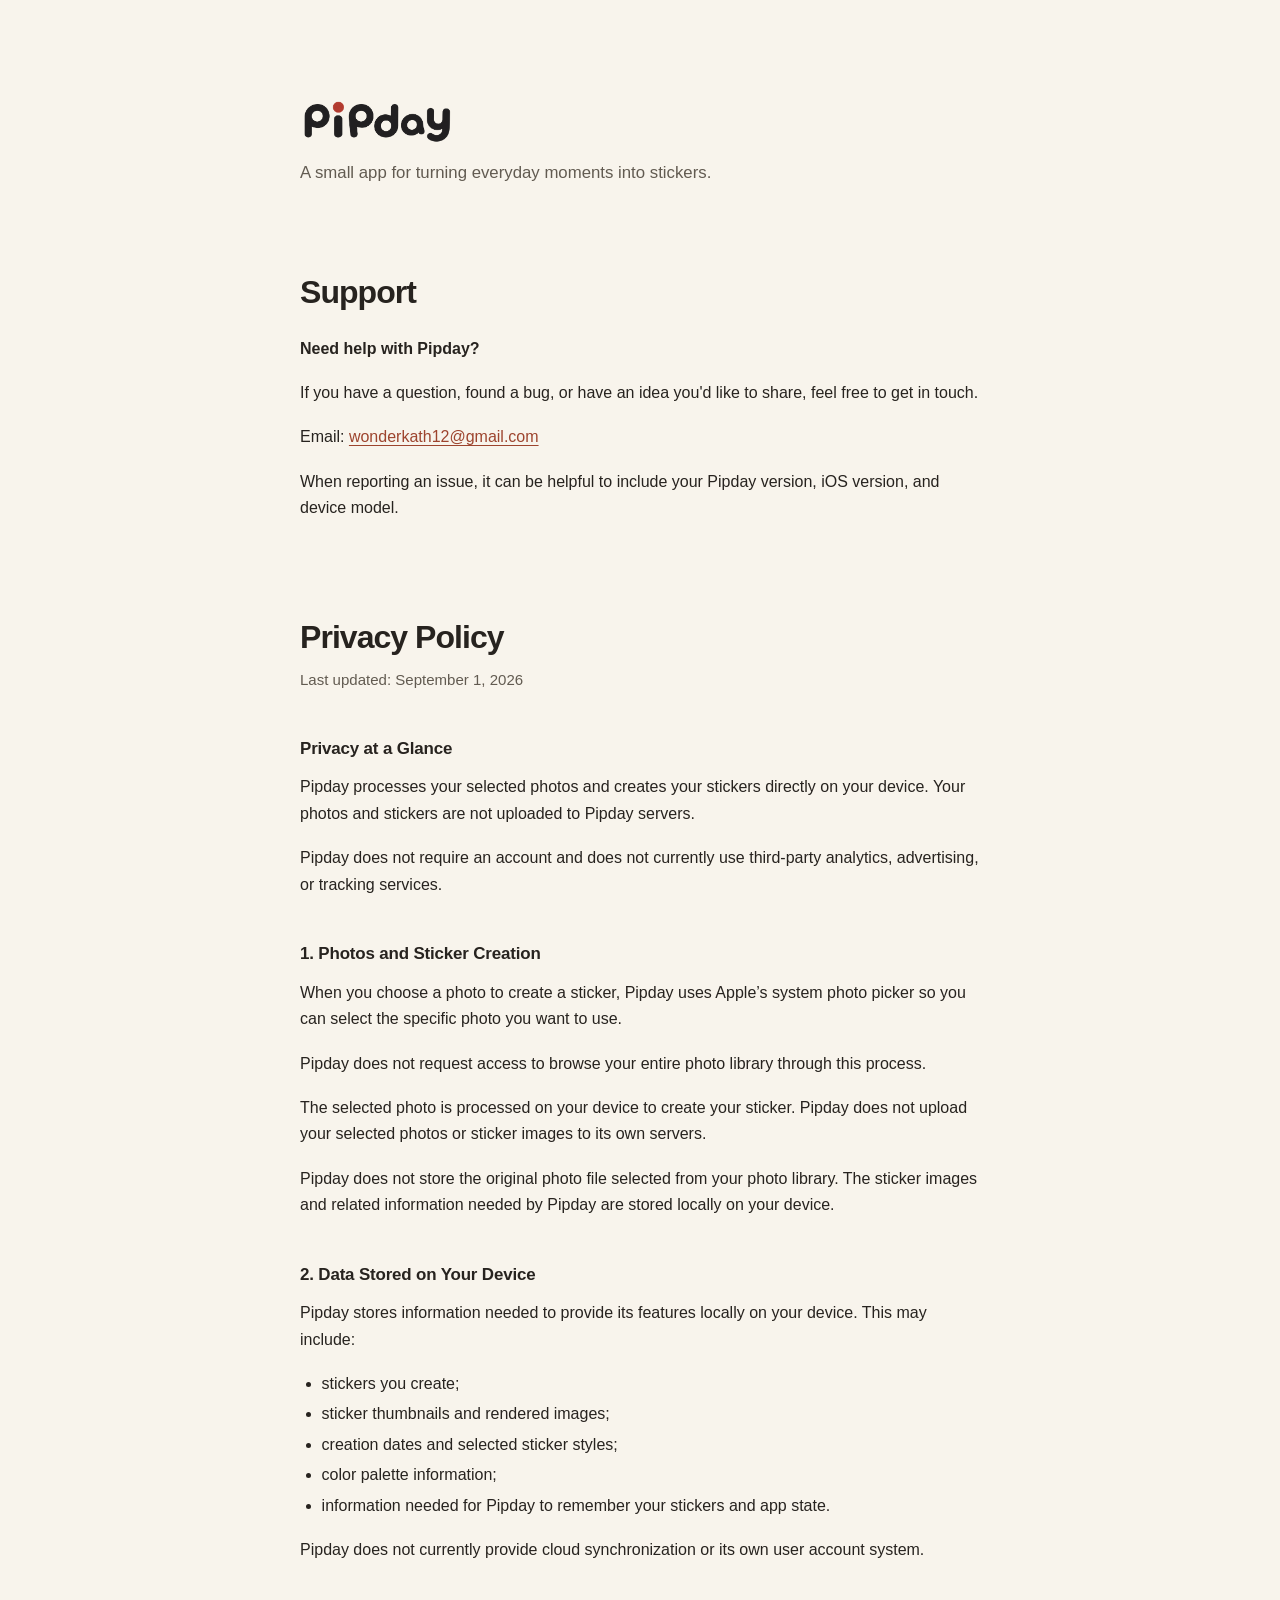
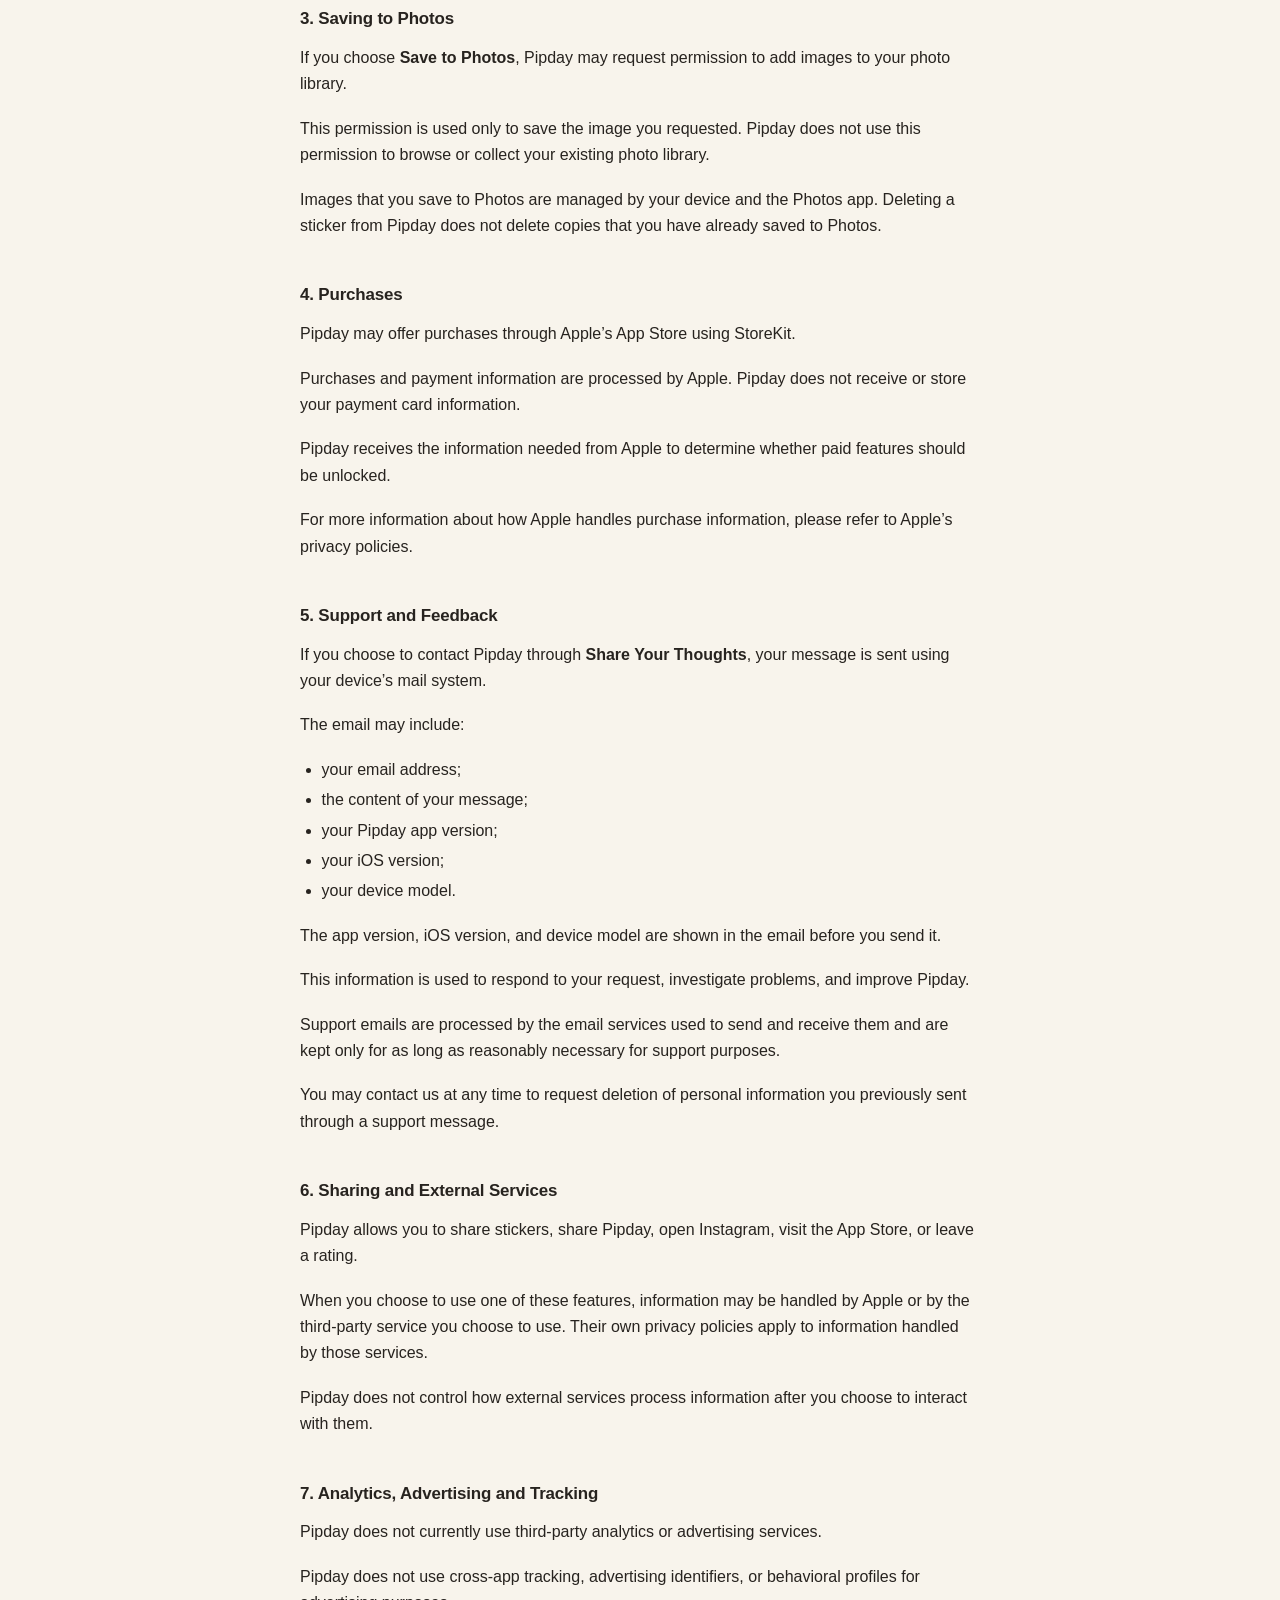
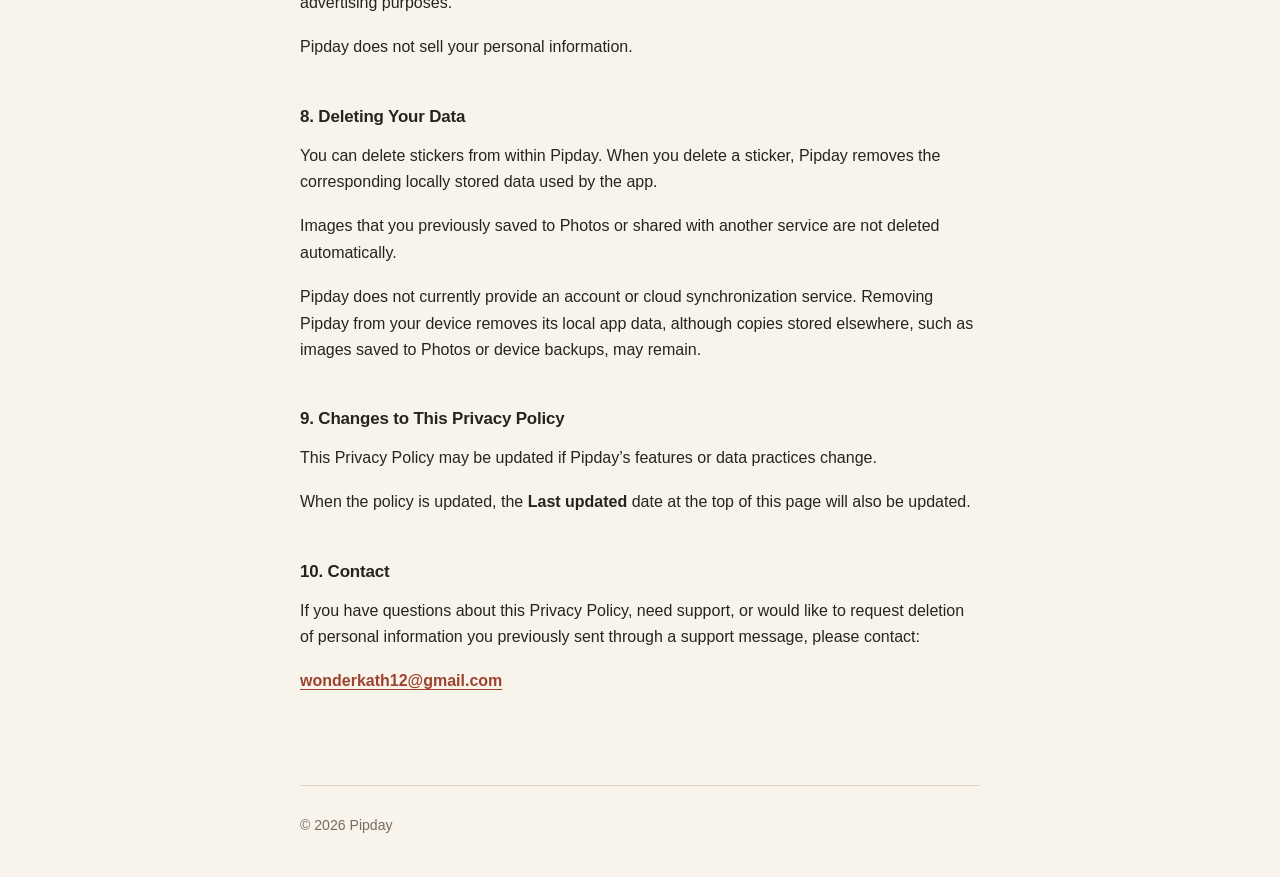
==== index.html @ 94a9600d "Publish Pipday support and privacy site" ====
<!doctype html>
<html lang="en">
  <head>
    <meta charset="utf-8">
    <meta name="viewport" content="width=device-width, initial-scale=1">
    <meta name="description" content="Pipday support and privacy policy.">
    <title>Pipday — Support &amp; Privacy</title>
    <link rel="stylesheet" href="styles.css">
  </head>
  <body>
    <main>
      <header class="brand">
        <img class="wordmark" src="assets/pipday-logo.png" alt="Pipday">
        <p class="subtitle">A small app for turning everyday moments into stickers.</p>
      </header>

      <section id="support" aria-labelledby="support-title">
        <h1 id="support-title">Support</h1>
        <p class="lead">Need help with Pipday?</p>
        <p>If you have a question, found a bug, or have an idea you'd like to share, feel free to get in touch.</p>
        <p>Email: <a href="mailto:wonderkath12@gmail.com">wonderkath12@gmail.com</a></p>
        <p>When reporting an issue, it can be helpful to include your Pipday version, iOS version, and device model.</p>
      </section>

      <section id="privacy" aria-labelledby="privacy-title">
        <h1 id="privacy-title">Privacy Policy</h1>
        <p class="updated">Last updated: September 1, 2026</p>

        <h2>Privacy at a Glance</h2>
        <p>Pipday processes your selected photos and creates your stickers directly on your device. Your photos and stickers are not uploaded to Pipday servers.</p>
        <p>Pipday does not require an account and does not currently use third-party analytics, advertising, or tracking services.</p>

        <h2>1. Photos and Sticker Creation</h2>
        <p>When you choose a photo to create a sticker, Pipday uses Apple’s system photo picker so you can select the specific photo you want to use.</p>
        <p>Pipday does not request access to browse your entire photo library through this process.</p>
        <p>The selected photo is processed on your device to create your sticker. Pipday does not upload your selected photos or sticker images to its own servers.</p>
        <p>Pipday does not store the original photo file selected from your photo library. The sticker images and related information needed by Pipday are stored locally on your device.</p>

        <h2>2. Data Stored on Your Device</h2>
        <p>Pipday stores information needed to provide its features locally on your device. This may include:</p>
        <ul>
          <li>stickers you create;</li>
          <li>sticker thumbnails and rendered images;</li>
          <li>creation dates and selected sticker styles;</li>
          <li>color palette information;</li>
          <li>information needed for Pipday to remember your stickers and app state.</li>
        </ul>
        <p>Pipday does not currently provide cloud synchronization or its own user account system.</p>

        <h2>3. Saving to Photos</h2>
        <p>If you choose <strong>Save to Photos</strong>, Pipday may request permission to add images to your photo library.</p>
        <p>This permission is used only to save the image you requested. Pipday does not use this permission to browse or collect your existing photo library.</p>
        <p>Images that you save to Photos are managed by your device and the Photos app. Deleting a sticker from Pipday does not delete copies that you have already saved to Photos.</p>

        <h2>4. Purchases</h2>
        <p>Pipday may offer purchases through Apple’s App Store using StoreKit.</p>
        <p>Purchases and payment information are processed by Apple. Pipday does not receive or store your payment card information.</p>
        <p>Pipday receives the information needed from Apple to determine whether paid features should be unlocked.</p>
        <p>For more information about how Apple handles purchase information, please refer to Apple’s privacy policies.</p>

        <h2>5. Support and Feedback</h2>
        <p>If you choose to contact Pipday through <strong>Share Your Thoughts</strong>, your message is sent using your device’s mail system.</p>
        <p>The email may include:</p>
        <ul>
          <li>your email address;</li>
          <li>the content of your message;</li>
          <li>your Pipday app version;</li>
          <li>your iOS version;</li>
          <li>your device model.</li>
        </ul>
        <p>The app version, iOS version, and device model are shown in the email before you send it.</p>
        <p>This information is used to respond to your request, investigate problems, and improve Pipday.</p>
        <p>Support emails are processed by the email services used to send and receive them and are kept only for as long as reasonably necessary for support purposes.</p>
        <p>You may contact us at any time to request deletion of personal information you previously sent through a support message.</p>

        <h2>6. Sharing and External Services</h2>
        <p>Pipday allows you to share stickers, share Pipday, open Instagram, visit the App Store, or leave a rating.</p>
        <p>When you choose to use one of these features, information may be handled by Apple or by the third-party service you choose to use. Their own privacy policies apply to information handled by those services.</p>
        <p>Pipday does not control how external services process information after you choose to interact with them.</p>

        <h2>7. Analytics, Advertising and Tracking</h2>
        <p>Pipday does not currently use third-party analytics or advertising services.</p>
        <p>Pipday does not use cross-app tracking, advertising identifiers, or behavioral profiles for advertising purposes.</p>
        <p>Pipday does not sell your personal information.</p>

        <h2>8. Deleting Your Data</h2>
        <p>You can delete stickers from within Pipday. When you delete a sticker, Pipday removes the corresponding locally stored data used by the app.</p>
        <p>Images that you previously saved to Photos or shared with another service are not deleted automatically.</p>
        <p>Pipday does not currently provide an account or cloud synchronization service. Removing Pipday from your device removes its local app data, although copies stored elsewhere, such as images saved to Photos or device backups, may remain.</p>

        <h2>9. Changes to This Privacy Policy</h2>
        <p>This Privacy Policy may be updated if Pipday’s features or data practices change.</p>
        <p>When the policy is updated, the <strong>Last updated</strong> date at the top of this page will also be updated.</p>

        <h2>10. Contact</h2>
        <p>If you have questions about this Privacy Policy, need support, or would like to request deletion of personal information you previously sent through a support message, please contact:</p>
        <p><strong><a href="mailto:wonderkath12@gmail.com">wonderkath12@gmail.com</a></strong></p>
      </section>
    </main>

    <footer>© 2026 Pipday</footer>
  </body>
</html>
---- styles.css ----
:root {
  color: #27231f;
  background: #f8f4ec;
  font-family: -apple-system, BlinkMacSystemFont, "Segoe UI", sans-serif;
  font-synthesis: none;
  line-height: 1.65;
}

* {
  box-sizing: border-box;
}

html {
  scroll-behavior: smooth;
}

body {
  margin: 0;
  background: #f8f4ec;
}

main,
footer {
  width: min(100% - 48px, 680px);
  margin-inline: auto;
}

main {
  padding-block: 72px 56px;
}

.brand {
  margin-bottom: 72px;
}

.wordmark {
  display: block;
  width: min(100%, 156px);
  height: auto;
}

.subtitle {
  max-width: 27rem;
  margin: 12px 0 0;
  color: #625b51;
  font-size: 1.05rem;
  line-height: 1.5;
}

section + section {
  margin-top: 80px;
}

h1,
h2,
p,
ul {
  margin-top: 0;
}

h1 {
  margin-bottom: 24px;
  font-size: clamp(1.7rem, 4vw, 2rem);
  letter-spacing: -0.03em;
  line-height: 1.2;
}

h2 {
  margin: 44px 0 14px;
  font-size: 1.06rem;
  letter-spacing: -0.01em;
  line-height: 1.4;
}

p,
ul {
  margin-bottom: 18px;
}

.lead {
  font-weight: 600;
}

.updated {
  margin-top: -12px;
  color: #625b51;
  font-size: 0.94rem;
}

ul {
  padding-left: 1.35rem;
}

li + li {
  margin-top: 4px;
}

a {
  color: #9d442e;
  text-decoration-thickness: 0.08em;
  text-underline-offset: 0.16em;
}

a:focus-visible {
  outline: 2px solid #9d442e;
  outline-offset: 3px;
}

footer {
  padding-block: 28px 40px;
  border-top: 1px solid #ddd5c8;
  color: #756d61;
  font-size: 0.88rem;
}

@media (min-width: 700px) {
  main {
    padding-block: 96px 72px;
  }

  .brand {
    margin-bottom: 88px;
  }

  section + section {
    margin-top: 96px;
  }
}
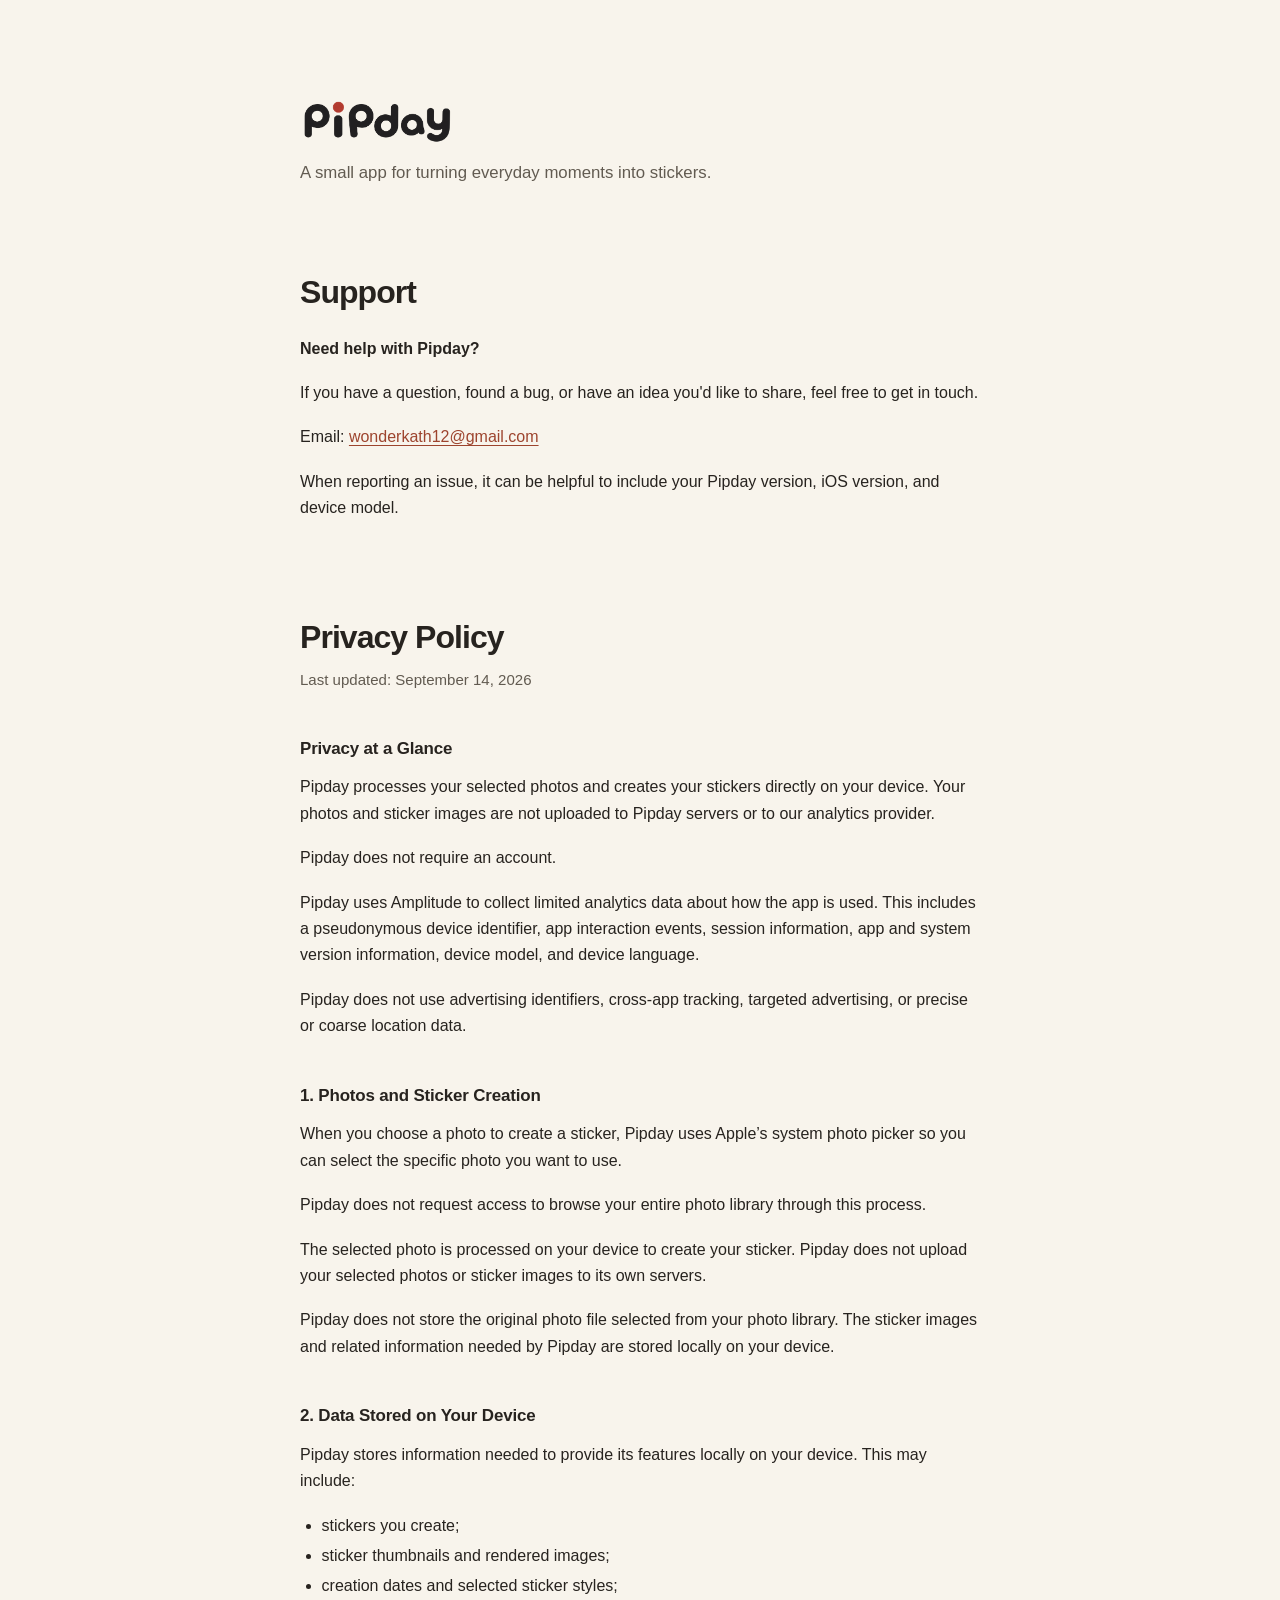
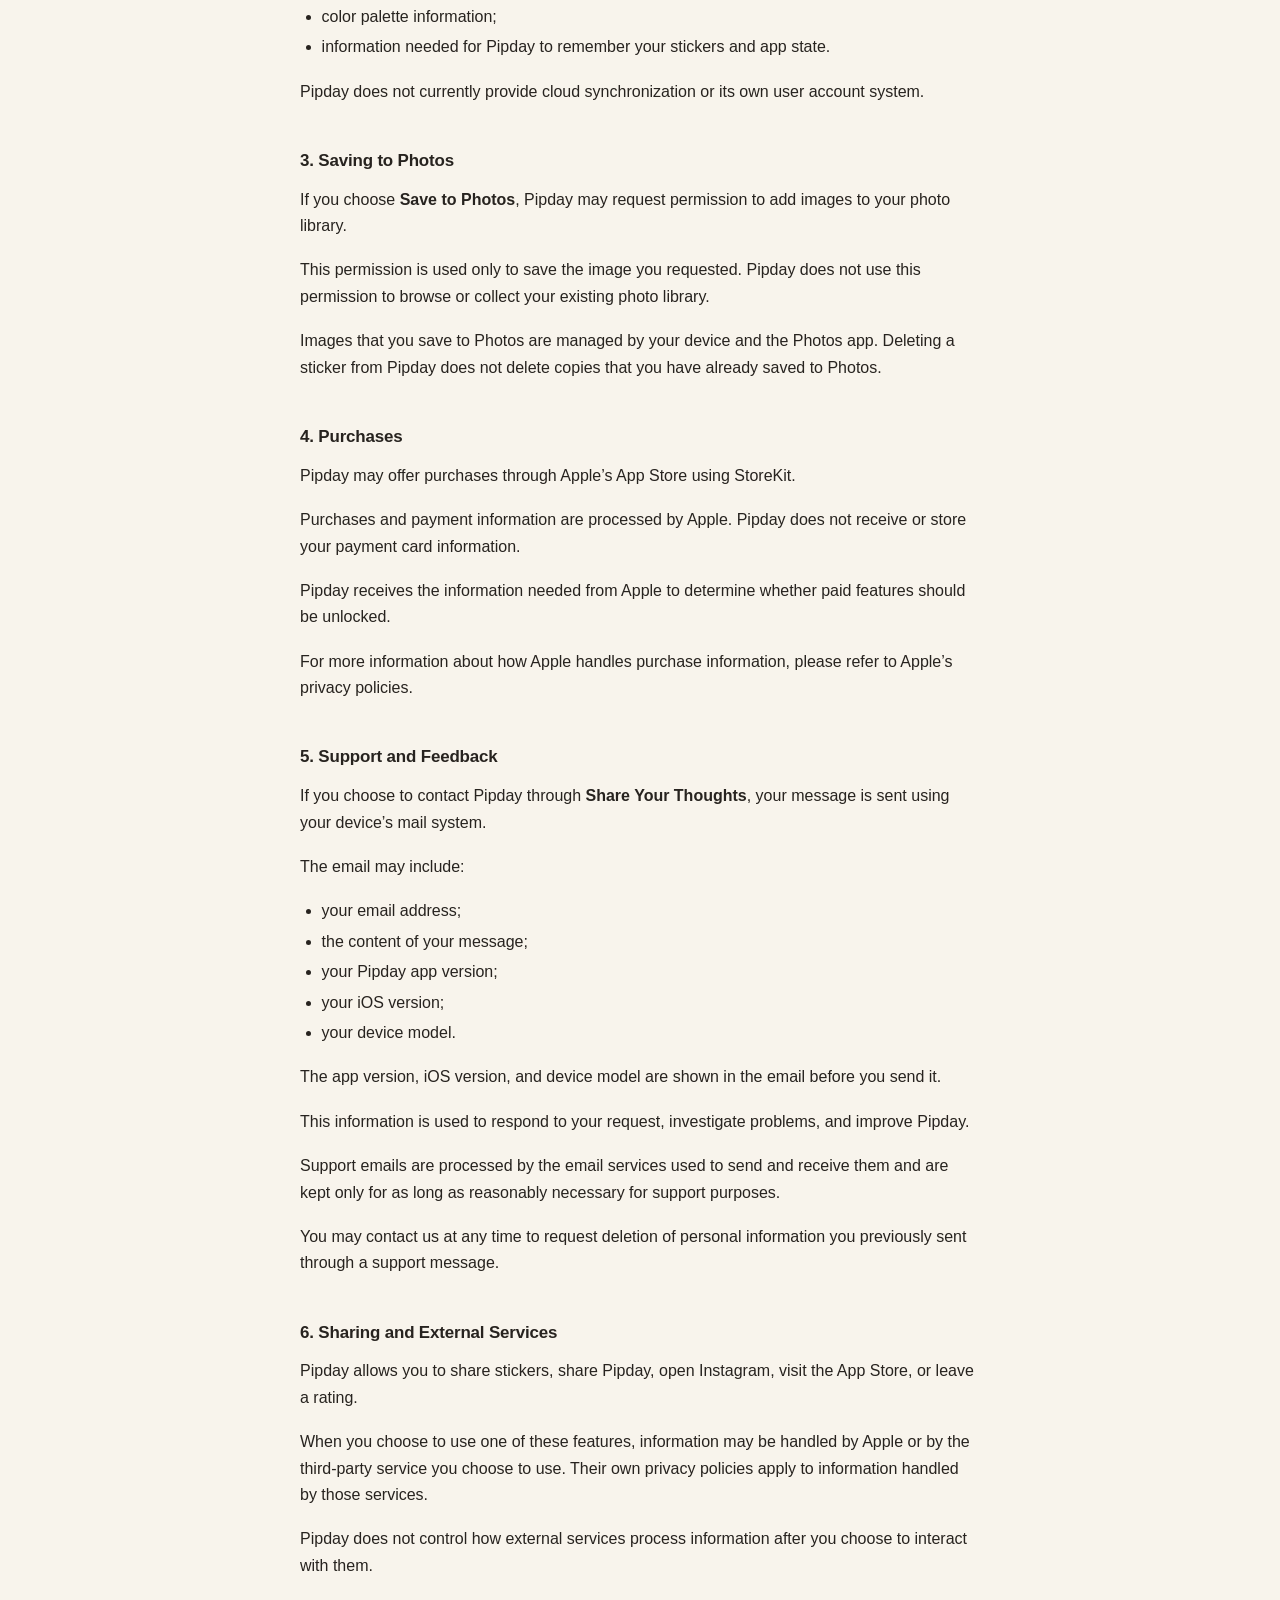
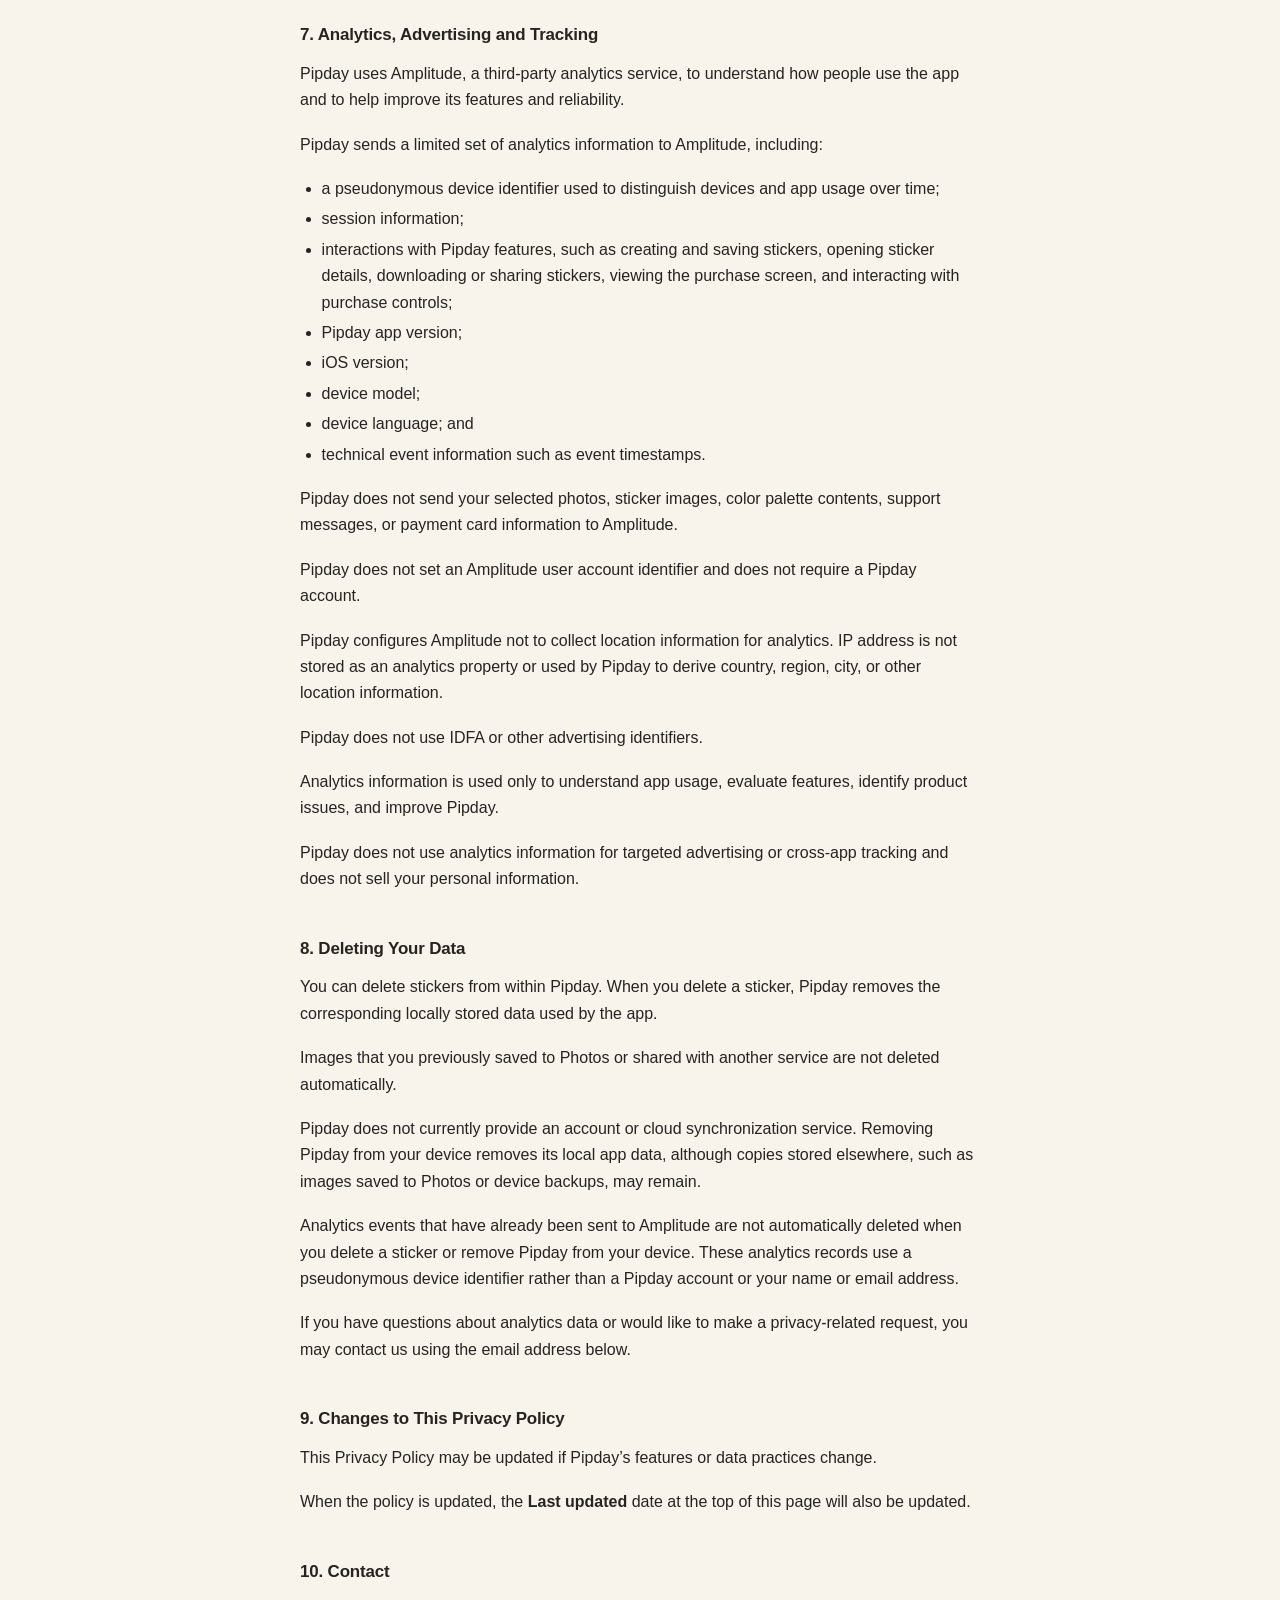
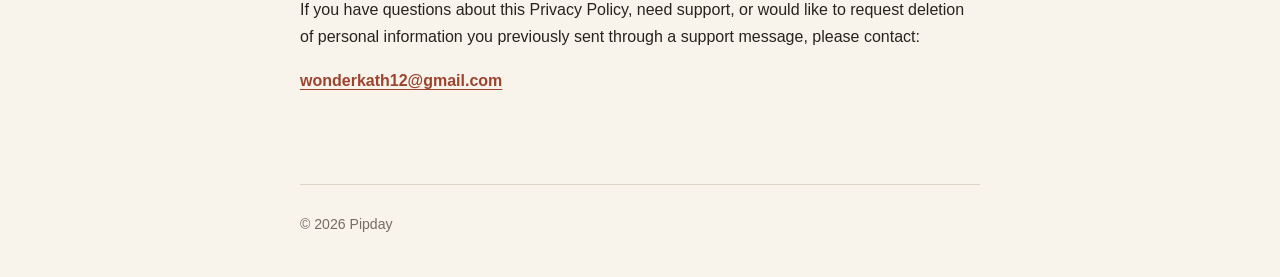
==== commit 1f147b4f: "docs: update privacy policy analytics disclosure" ====
--- a/index.html
+++ b/index.html
@@ -24,11 +24,13 @@
 
       <section id="privacy" aria-labelledby="privacy-title">
         <h1 id="privacy-title">Privacy Policy</h1>
-        <p class="updated">Last updated: September 1, 2026</p>
+        <p class="updated">Last updated: September 14, 2026</p>
 
         <h2>Privacy at a Glance</h2>
-        <p>Pipday processes your selected photos and creates your stickers directly on your device. Your photos and stickers are not uploaded to Pipday servers.</p>
-        <p>Pipday does not require an account and does not currently use third-party analytics, advertising, or tracking services.</p>
+        <p>Pipday processes your selected photos and creates your stickers directly on your device. Your photos and sticker images are not uploaded to Pipday servers or to our analytics provider.</p>
+        <p>Pipday does not require an account.</p>
+        <p>Pipday uses Amplitude to collect limited analytics data about how the app is used. This includes a pseudonymous device identifier, app interaction events, session information, app and system version information, device model, and device language.</p>
+        <p>Pipday does not use advertising identifiers, cross-app tracking, targeted advertising, or precise or coarse location data.</p>
 
         <h2>1. Photos and Sticker Creation</h2>
         <p>When you choose a photo to create a sticker, Pipday uses Apple’s system photo picker so you can select the specific photo you want to use.</p>
@@ -79,14 +81,31 @@
         <p>Pipday does not control how external services process information after you choose to interact with them.</p>
 
         <h2>7. Analytics, Advertising and Tracking</h2>
-        <p>Pipday does not currently use third-party analytics or advertising services.</p>
-        <p>Pipday does not use cross-app tracking, advertising identifiers, or behavioral profiles for advertising purposes.</p>
-        <p>Pipday does not sell your personal information.</p>
+        <p>Pipday uses Amplitude, a third-party analytics service, to understand how people use the app and to help improve its features and reliability.</p>
+        <p>Pipday sends a limited set of analytics information to Amplitude, including:</p>
+        <ul>
+          <li>a pseudonymous device identifier used to distinguish devices and app usage over time;</li>
+          <li>session information;</li>
+          <li>interactions with Pipday features, such as creating and saving stickers, opening sticker details, downloading or sharing stickers, viewing the purchase screen, and interacting with purchase controls;</li>
+          <li>Pipday app version;</li>
+          <li>iOS version;</li>
+          <li>device model;</li>
+          <li>device language; and</li>
+          <li>technical event information such as event timestamps.</li>
+        </ul>
+        <p>Pipday does not send your selected photos, sticker images, color palette contents, support messages, or payment card information to Amplitude.</p>
+        <p>Pipday does not set an Amplitude user account identifier and does not require a Pipday account.</p>
+        <p>Pipday configures Amplitude not to collect location information for analytics. IP address is not stored as an analytics property or used by Pipday to derive country, region, city, or other location information.</p>
+        <p>Pipday does not use IDFA or other advertising identifiers.</p>
+        <p>Analytics information is used only to understand app usage, evaluate features, identify product issues, and improve Pipday.</p>
+        <p>Pipday does not use analytics information for targeted advertising or cross-app tracking and does not sell your personal information.</p>
 
         <h2>8. Deleting Your Data</h2>
         <p>You can delete stickers from within Pipday. When you delete a sticker, Pipday removes the corresponding locally stored data used by the app.</p>
         <p>Images that you previously saved to Photos or shared with another service are not deleted automatically.</p>
         <p>Pipday does not currently provide an account or cloud synchronization service. Removing Pipday from your device removes its local app data, although copies stored elsewhere, such as images saved to Photos or device backups, may remain.</p>
+        <p>Analytics events that have already been sent to Amplitude are not automatically deleted when you delete a sticker or remove Pipday from your device. These analytics records use a pseudonymous device identifier rather than a Pipday account or your name or email address.</p>
+        <p>If you have questions about analytics data or would like to make a privacy-related request, you may contact us using the email address below.</p>
 
         <h2>9. Changes to This Privacy Policy</h2>
         <p>This Privacy Policy may be updated if Pipday’s features or data practices change.</p>
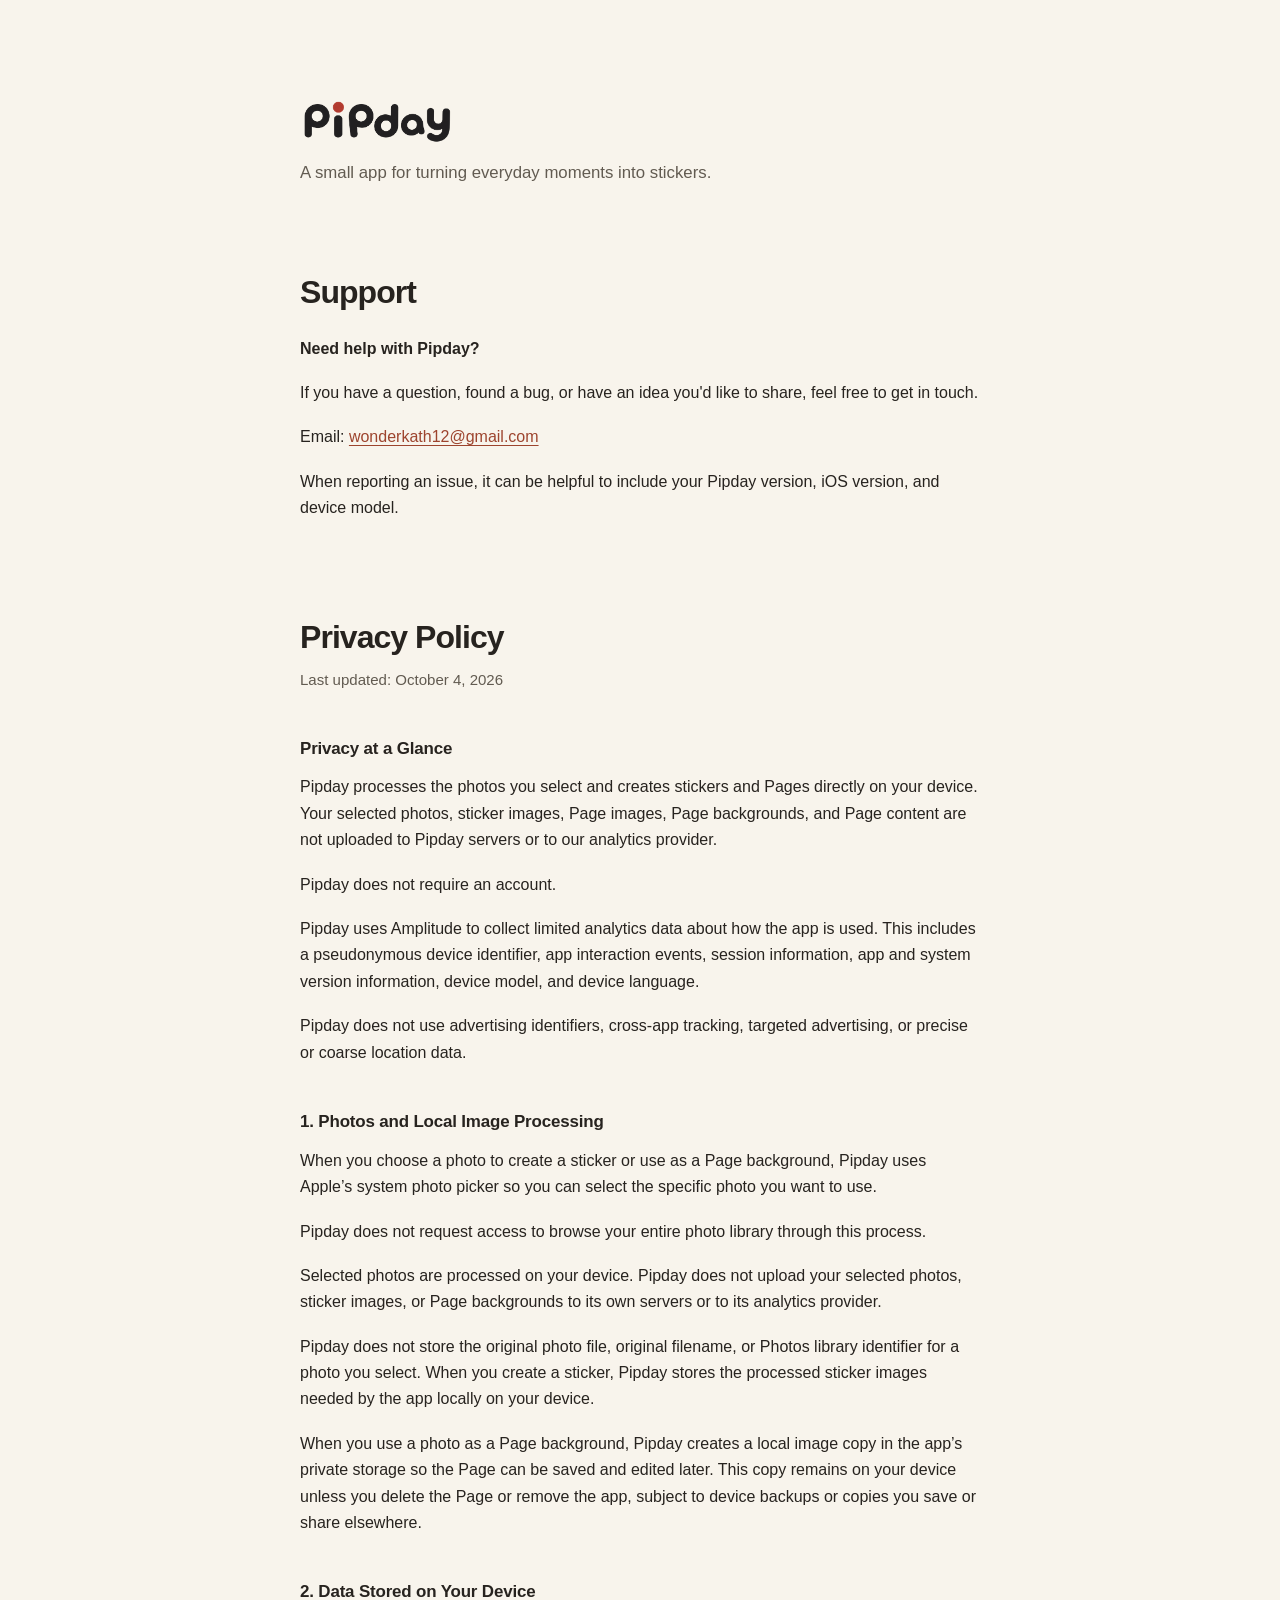
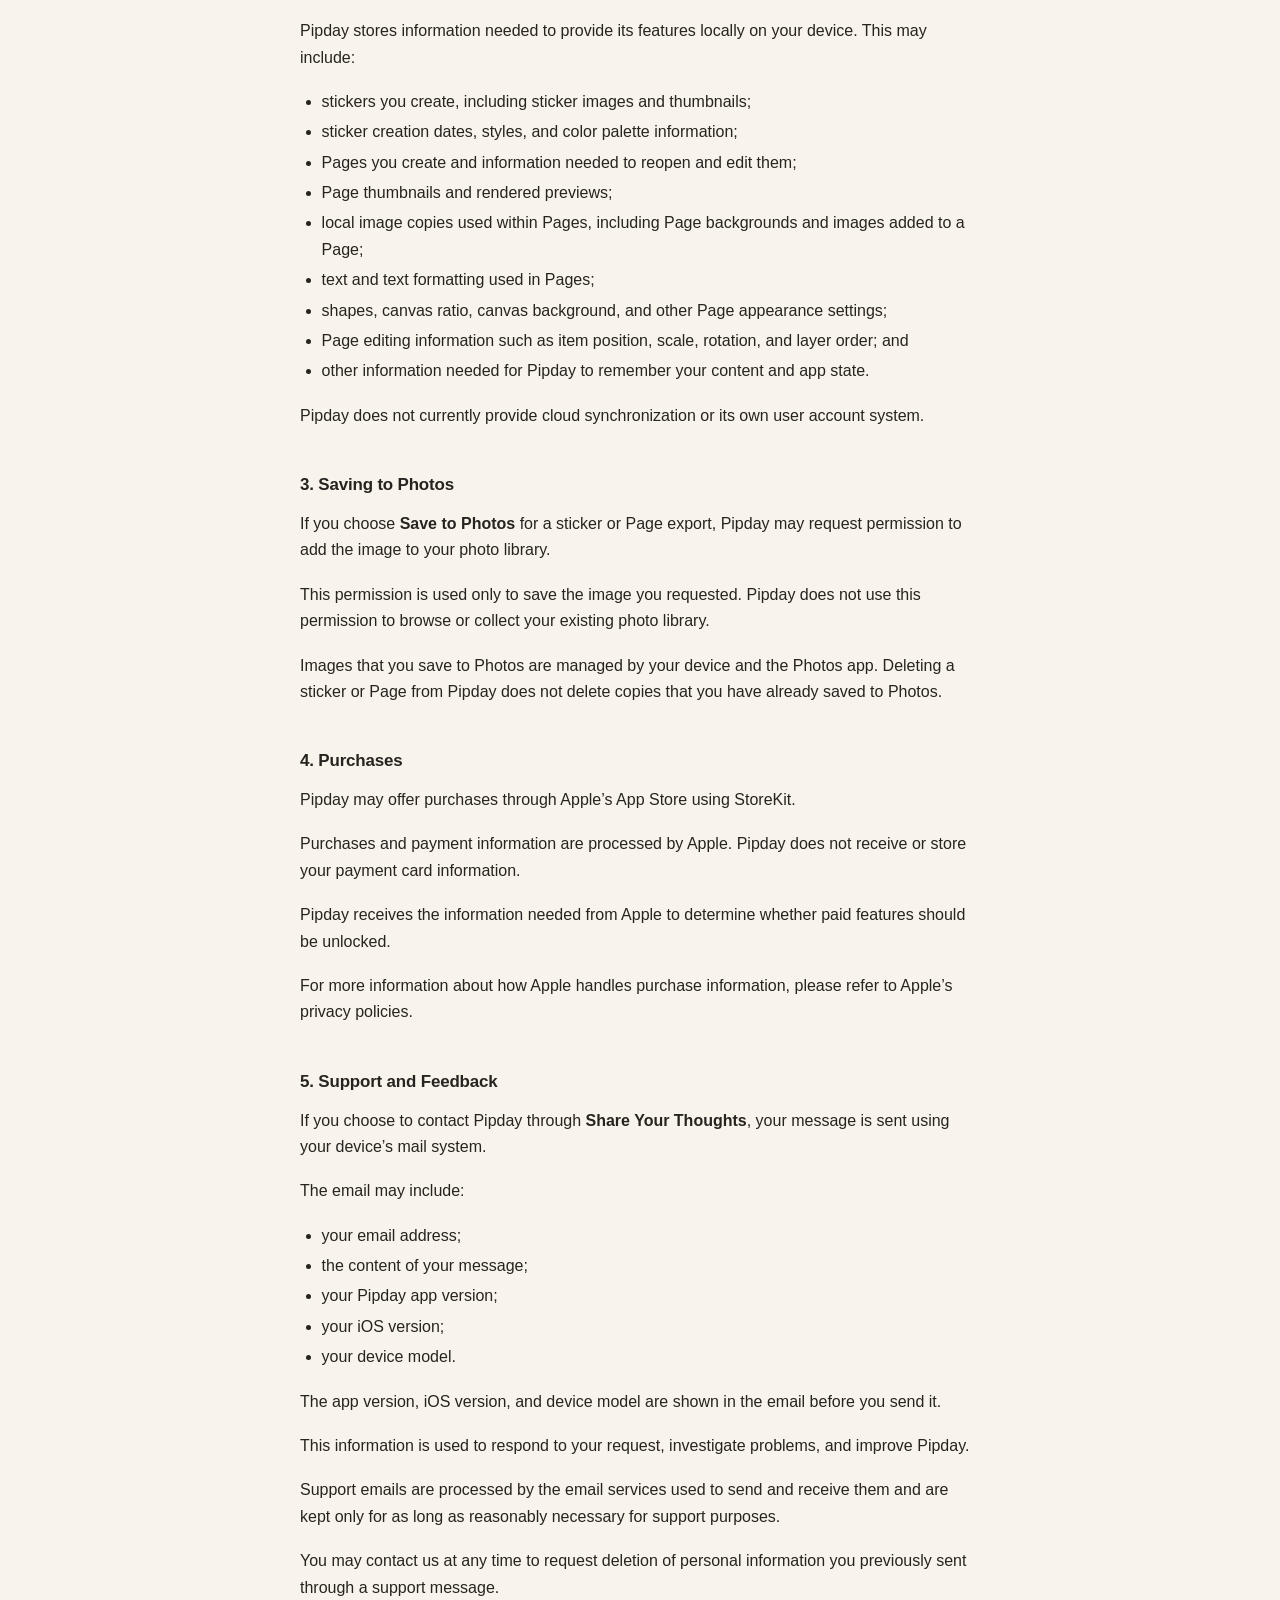
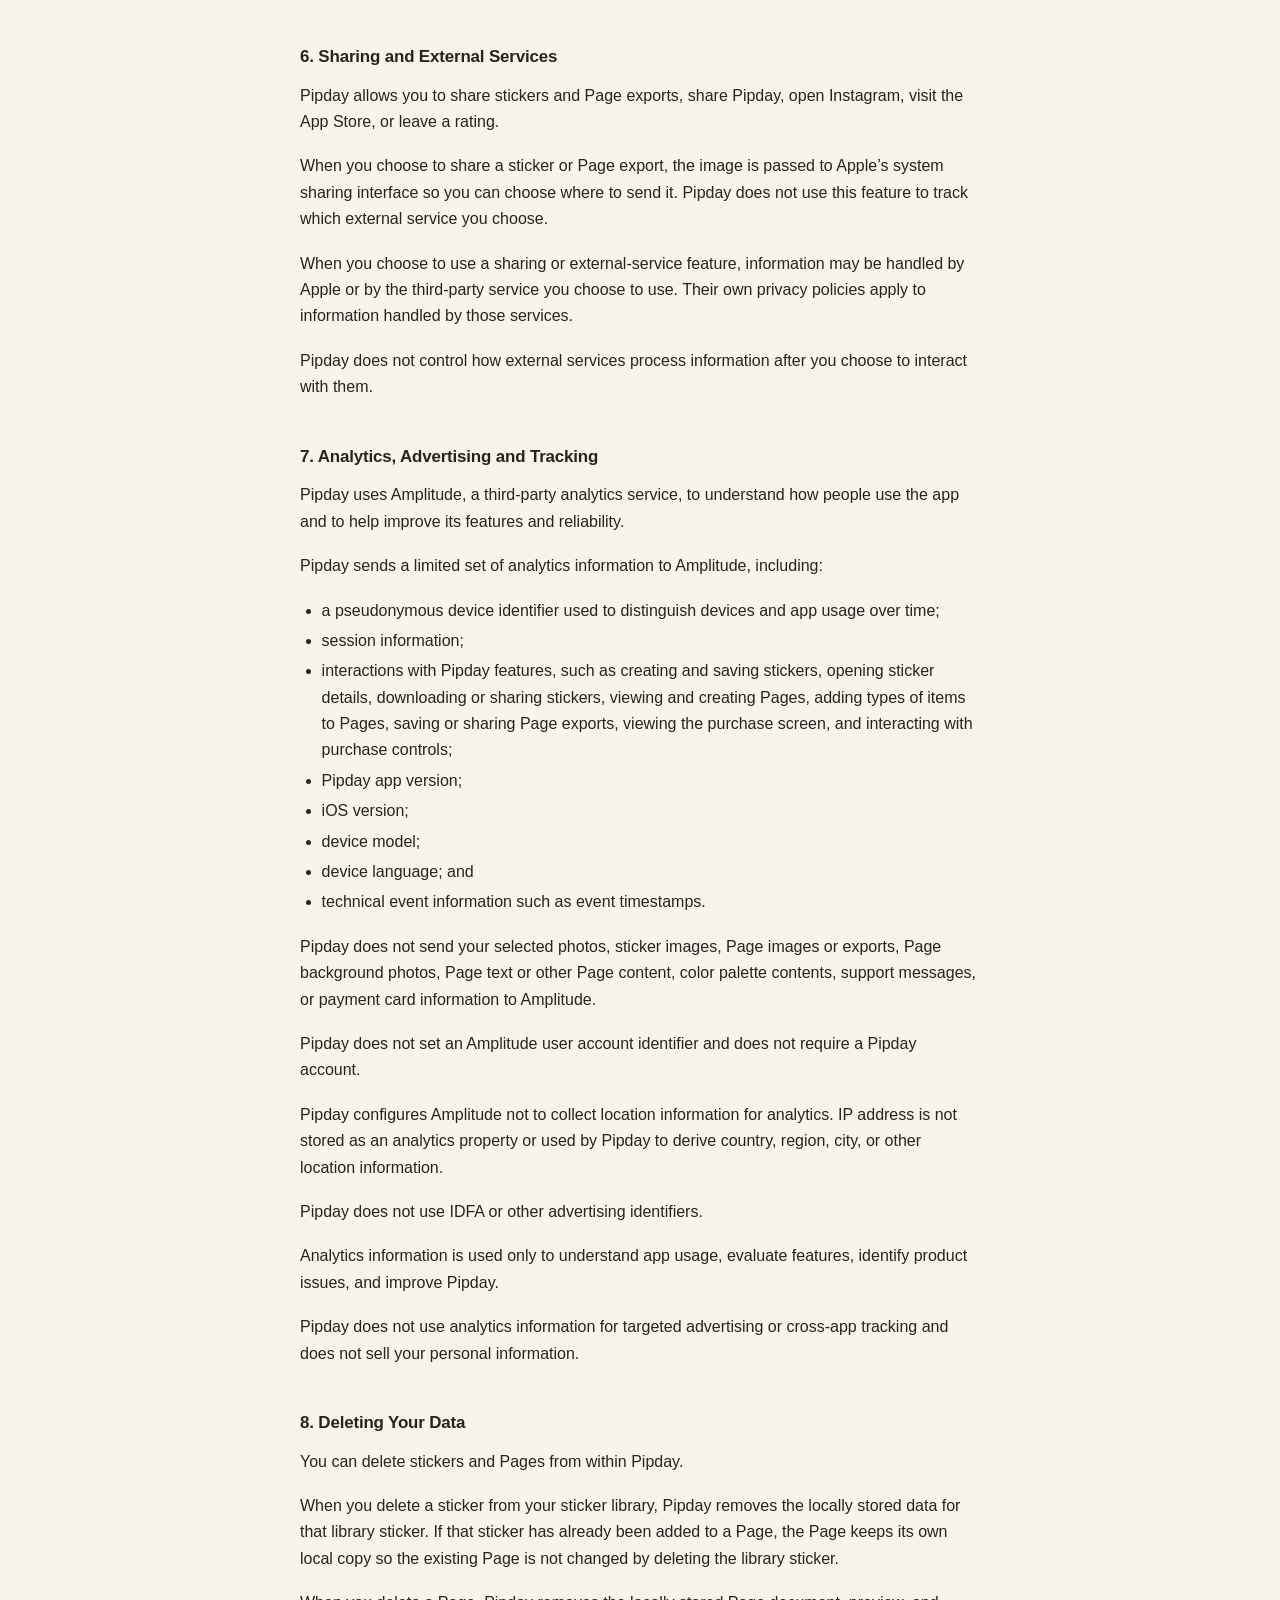
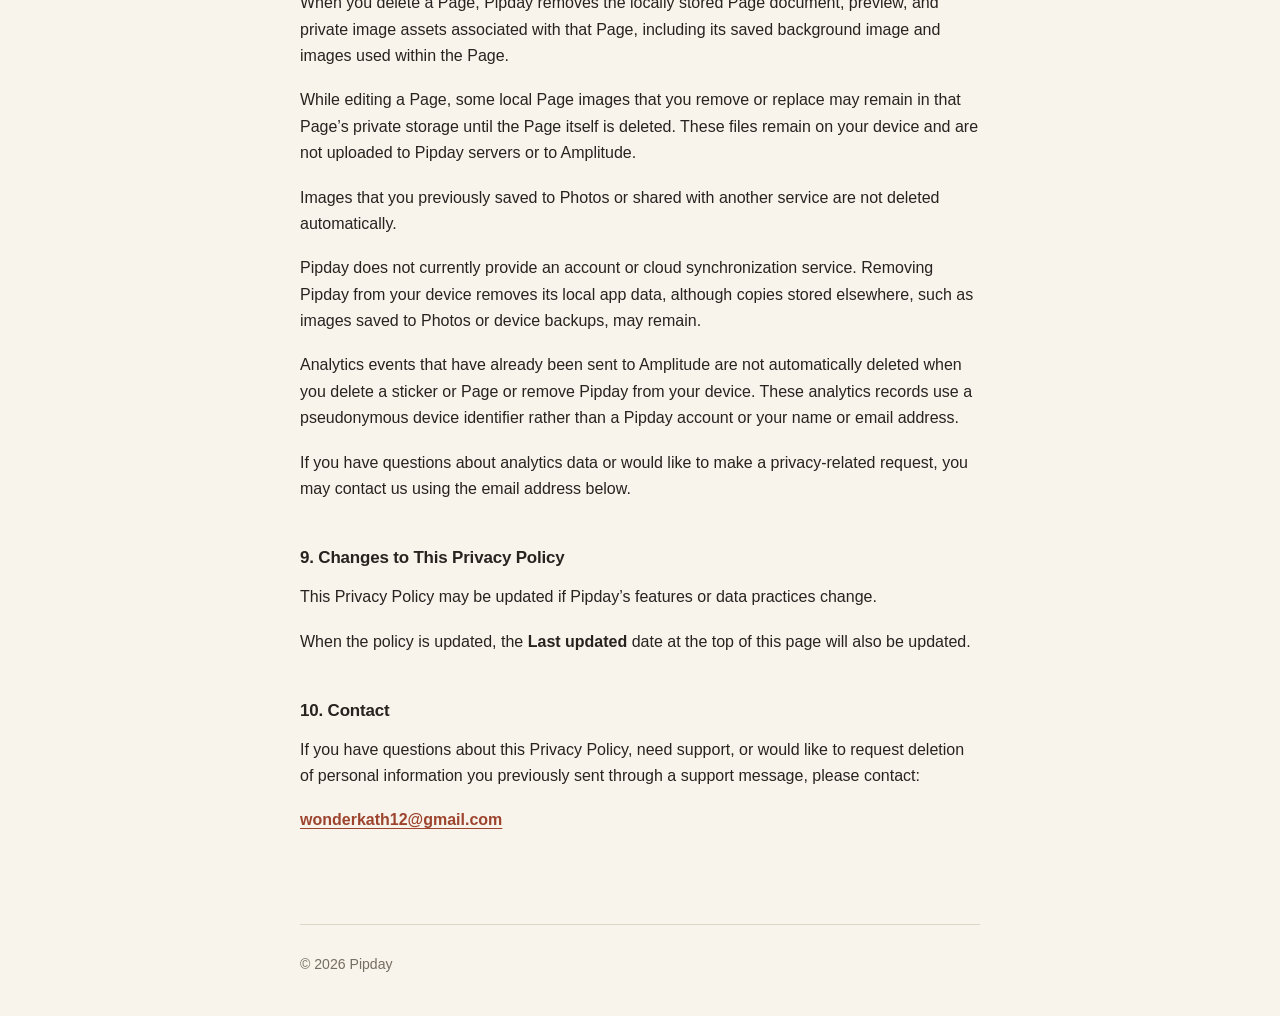
==== commit 74839b32: "docs: update privacy policy for Pages" ====
--- a/index.html
+++ b/index.html
@@ -24,35 +24,40 @@
 
       <section id="privacy" aria-labelledby="privacy-title">
         <h1 id="privacy-title">Privacy Policy</h1>
-        <p class="updated">Last updated: September 14, 2026</p>
+        <p class="updated">Last updated: October 4, 2026</p>
 
         <h2>Privacy at a Glance</h2>
-        <p>Pipday processes your selected photos and creates your stickers directly on your device. Your photos and sticker images are not uploaded to Pipday servers or to our analytics provider.</p>
+        <p>Pipday processes the photos you select and creates stickers and Pages directly on your device. Your selected photos, sticker images, Page images, Page backgrounds, and Page content are not uploaded to Pipday servers or to our analytics provider.</p>
         <p>Pipday does not require an account.</p>
         <p>Pipday uses Amplitude to collect limited analytics data about how the app is used. This includes a pseudonymous device identifier, app interaction events, session information, app and system version information, device model, and device language.</p>
         <p>Pipday does not use advertising identifiers, cross-app tracking, targeted advertising, or precise or coarse location data.</p>
 
-        <h2>1. Photos and Sticker Creation</h2>
-        <p>When you choose a photo to create a sticker, Pipday uses Apple’s system photo picker so you can select the specific photo you want to use.</p>
+        <h2>1. Photos and Local Image Processing</h2>
+        <p>When you choose a photo to create a sticker or use as a Page background, Pipday uses Apple’s system photo picker so you can select the specific photo you want to use.</p>
         <p>Pipday does not request access to browse your entire photo library through this process.</p>
-        <p>The selected photo is processed on your device to create your sticker. Pipday does not upload your selected photos or sticker images to its own servers.</p>
-        <p>Pipday does not store the original photo file selected from your photo library. The sticker images and related information needed by Pipday are stored locally on your device.</p>
+        <p>Selected photos are processed on your device. Pipday does not upload your selected photos, sticker images, or Page backgrounds to its own servers or to its analytics provider.</p>
+        <p>Pipday does not store the original photo file, original filename, or Photos library identifier for a photo you select. When you create a sticker, Pipday stores the processed sticker images needed by the app locally on your device.</p>
+        <p>When you use a photo as a Page background, Pipday creates a local image copy in the app’s private storage so the Page can be saved and edited later. This copy remains on your device unless you delete the Page or remove the app, subject to device backups or copies you save or share elsewhere.</p>
 
         <h2>2. Data Stored on Your Device</h2>
         <p>Pipday stores information needed to provide its features locally on your device. This may include:</p>
         <ul>
-          <li>stickers you create;</li>
-          <li>sticker thumbnails and rendered images;</li>
-          <li>creation dates and selected sticker styles;</li>
-          <li>color palette information;</li>
-          <li>information needed for Pipday to remember your stickers and app state.</li>
+          <li>stickers you create, including sticker images and thumbnails;</li>
+          <li>sticker creation dates, styles, and color palette information;</li>
+          <li>Pages you create and information needed to reopen and edit them;</li>
+          <li>Page thumbnails and rendered previews;</li>
+          <li>local image copies used within Pages, including Page backgrounds and images added to a Page;</li>
+          <li>text and text formatting used in Pages;</li>
+          <li>shapes, canvas ratio, canvas background, and other Page appearance settings;</li>
+          <li>Page editing information such as item position, scale, rotation, and layer order; and</li>
+          <li>other information needed for Pipday to remember your content and app state.</li>
         </ul>
         <p>Pipday does not currently provide cloud synchronization or its own user account system.</p>
 
         <h2>3. Saving to Photos</h2>
-        <p>If you choose <strong>Save to Photos</strong>, Pipday may request permission to add images to your photo library.</p>
+        <p>If you choose <strong>Save to Photos</strong> for a sticker or Page export, Pipday may request permission to add the image to your photo library.</p>
         <p>This permission is used only to save the image you requested. Pipday does not use this permission to browse or collect your existing photo library.</p>
-        <p>Images that you save to Photos are managed by your device and the Photos app. Deleting a sticker from Pipday does not delete copies that you have already saved to Photos.</p>
+        <p>Images that you save to Photos are managed by your device and the Photos app. Deleting a sticker or Page from Pipday does not delete copies that you have already saved to Photos.</p>
 
         <h2>4. Purchases</h2>
         <p>Pipday may offer purchases through Apple’s App Store using StoreKit.</p>
@@ -76,8 +81,9 @@
         <p>You may contact us at any time to request deletion of personal information you previously sent through a support message.</p>
 
         <h2>6. Sharing and External Services</h2>
-        <p>Pipday allows you to share stickers, share Pipday, open Instagram, visit the App Store, or leave a rating.</p>
-        <p>When you choose to use one of these features, information may be handled by Apple or by the third-party service you choose to use. Their own privacy policies apply to information handled by those services.</p>
+        <p>Pipday allows you to share stickers and Page exports, share Pipday, open Instagram, visit the App Store, or leave a rating.</p>
+        <p>When you choose to share a sticker or Page export, the image is passed to Apple’s system sharing interface so you can choose where to send it. Pipday does not use this feature to track which external service you choose.</p>
+        <p>When you choose to use a sharing or external-service feature, information may be handled by Apple or by the third-party service you choose to use. Their own privacy policies apply to information handled by those services.</p>
         <p>Pipday does not control how external services process information after you choose to interact with them.</p>
 
         <h2>7. Analytics, Advertising and Tracking</h2>
@@ -86,14 +92,14 @@
         <ul>
           <li>a pseudonymous device identifier used to distinguish devices and app usage over time;</li>
           <li>session information;</li>
-          <li>interactions with Pipday features, such as creating and saving stickers, opening sticker details, downloading or sharing stickers, viewing the purchase screen, and interacting with purchase controls;</li>
+          <li>interactions with Pipday features, such as creating and saving stickers, opening sticker details, downloading or sharing stickers, viewing and creating Pages, adding types of items to Pages, saving or sharing Page exports, viewing the purchase screen, and interacting with purchase controls;</li>
           <li>Pipday app version;</li>
           <li>iOS version;</li>
           <li>device model;</li>
           <li>device language; and</li>
           <li>technical event information such as event timestamps.</li>
         </ul>
-        <p>Pipday does not send your selected photos, sticker images, color palette contents, support messages, or payment card information to Amplitude.</p>
+        <p>Pipday does not send your selected photos, sticker images, Page images or exports, Page background photos, Page text or other Page content, color palette contents, support messages, or payment card information to Amplitude.</p>
         <p>Pipday does not set an Amplitude user account identifier and does not require a Pipday account.</p>
         <p>Pipday configures Amplitude not to collect location information for analytics. IP address is not stored as an analytics property or used by Pipday to derive country, region, city, or other location information.</p>
         <p>Pipday does not use IDFA or other advertising identifiers.</p>
@@ -101,10 +107,13 @@
         <p>Pipday does not use analytics information for targeted advertising or cross-app tracking and does not sell your personal information.</p>
 
         <h2>8. Deleting Your Data</h2>
-        <p>You can delete stickers from within Pipday. When you delete a sticker, Pipday removes the corresponding locally stored data used by the app.</p>
+        <p>You can delete stickers and Pages from within Pipday.</p>
+        <p>When you delete a sticker from your sticker library, Pipday removes the locally stored data for that library sticker. If that sticker has already been added to a Page, the Page keeps its own local copy so the existing Page is not changed by deleting the library sticker.</p>
+        <p>When you delete a Page, Pipday removes the locally stored Page document, preview, and private image assets associated with that Page, including its saved background image and images used within the Page.</p>
+        <p>While editing a Page, some local Page images that you remove or replace may remain in that Page’s private storage until the Page itself is deleted. These files remain on your device and are not uploaded to Pipday servers or to Amplitude.</p>
         <p>Images that you previously saved to Photos or shared with another service are not deleted automatically.</p>
         <p>Pipday does not currently provide an account or cloud synchronization service. Removing Pipday from your device removes its local app data, although copies stored elsewhere, such as images saved to Photos or device backups, may remain.</p>
-        <p>Analytics events that have already been sent to Amplitude are not automatically deleted when you delete a sticker or remove Pipday from your device. These analytics records use a pseudonymous device identifier rather than a Pipday account or your name or email address.</p>
+        <p>Analytics events that have already been sent to Amplitude are not automatically deleted when you delete a sticker or Page or remove Pipday from your device. These analytics records use a pseudonymous device identifier rather than a Pipday account or your name or email address.</p>
         <p>If you have questions about analytics data or would like to make a privacy-related request, you may contact us using the email address below.</p>
 
         <h2>9. Changes to This Privacy Policy</h2>
--- a/styles.css
+++ b/styles.css
@@ -31,6 +31,10 @@
 
 .brand {
   margin-bottom: 72px;
+}
+
+.featuring-page .brand {
+  margin-bottom: 48px;
 }
 
 .wordmark {
@@ -87,6 +91,31 @@
   font-size: 0.94rem;
 }
 
+.featuring-intro {
+  max-width: 31rem;
+  margin-bottom: 32px;
+  color: #625b51;
+  font-size: 1.05rem;
+}
+
+.product-demo {
+  display: block;
+  width: min(100%, 360px);
+  height: auto;
+  margin-inline: auto;
+  background: #27231f;
+  border-radius: 14px;
+}
+
+.demo-caption {
+  max-width: 31rem;
+  margin: 24px auto 0;
+  color: #756d61;
+  font-size: 0.88rem;
+  line-height: 1.5;
+  text-align: center;
+}
+
 ul {
   padding-left: 1.35rem;
 }
@@ -122,6 +151,10 @@
     margin-bottom: 88px;
   }
 
+  .featuring-page .brand {
+    margin-bottom: 56px;
+  }
+
   section + section {
     margin-top: 96px;
   }
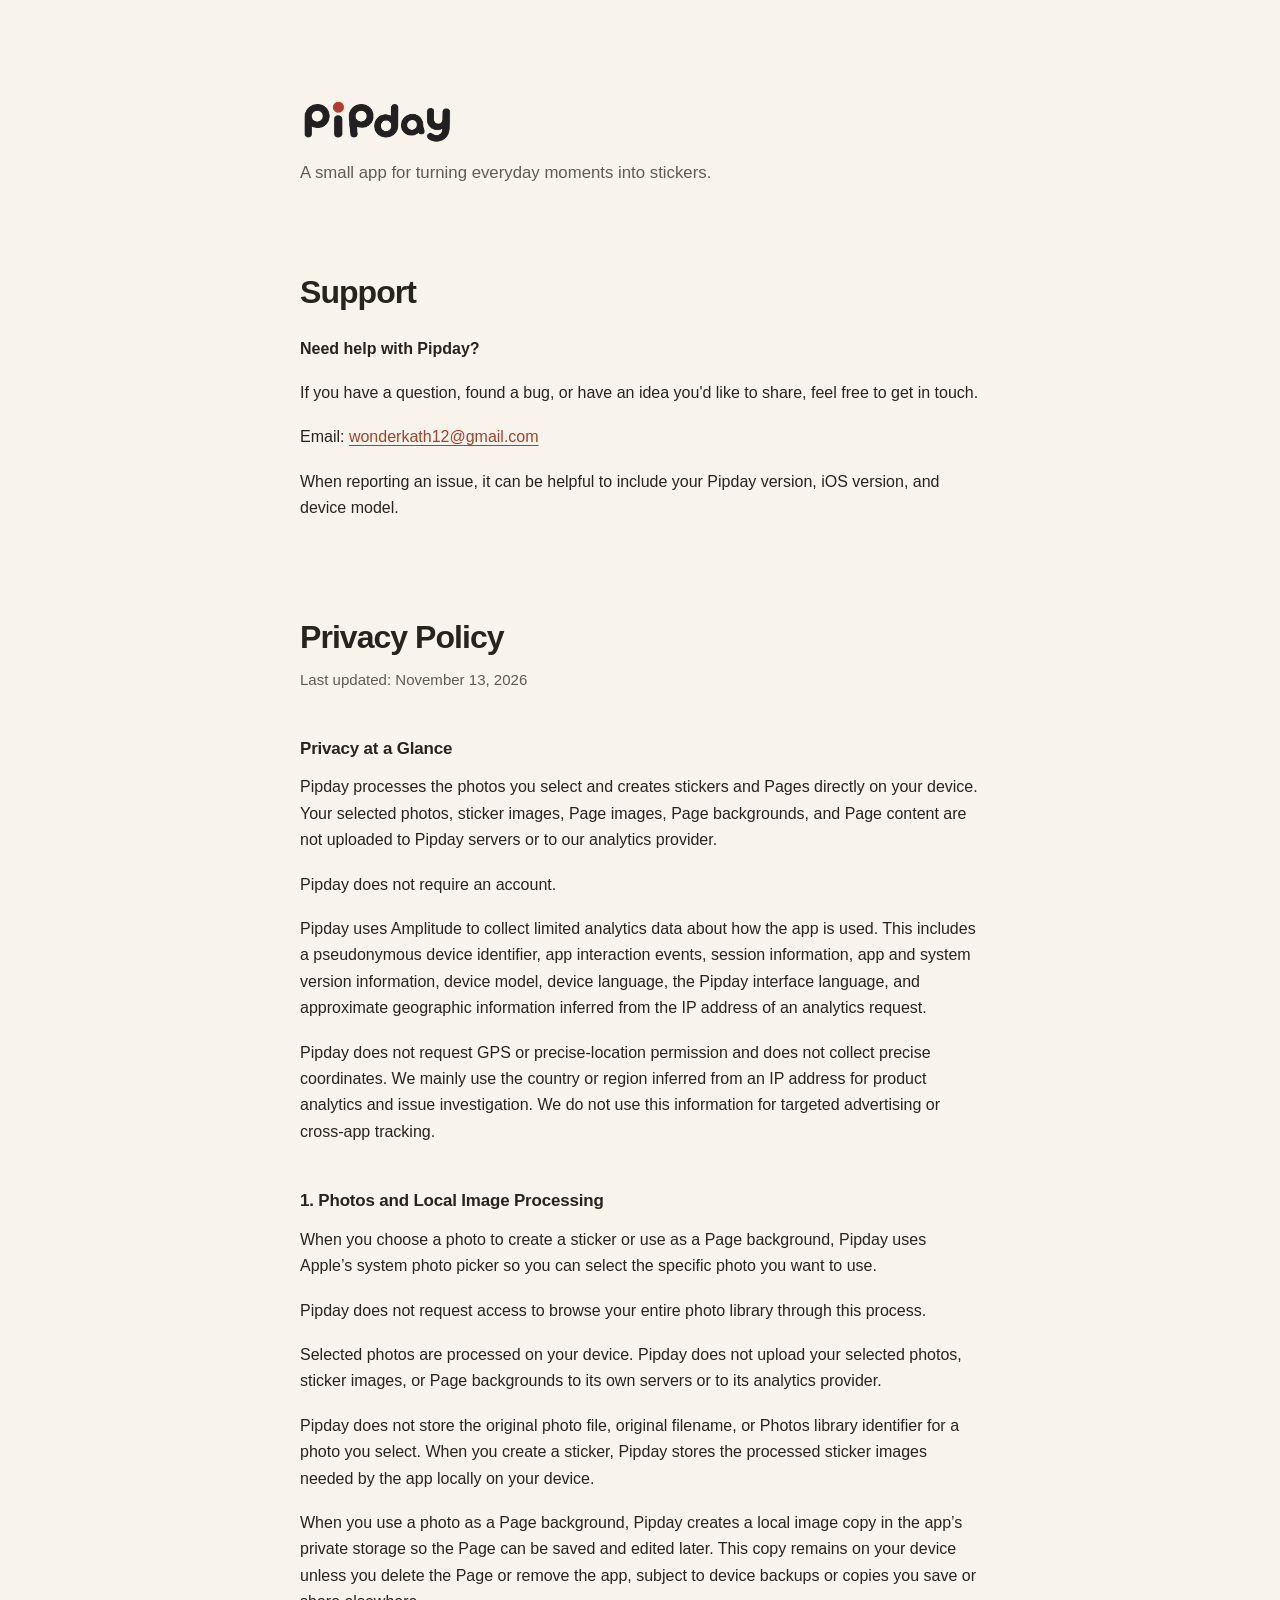
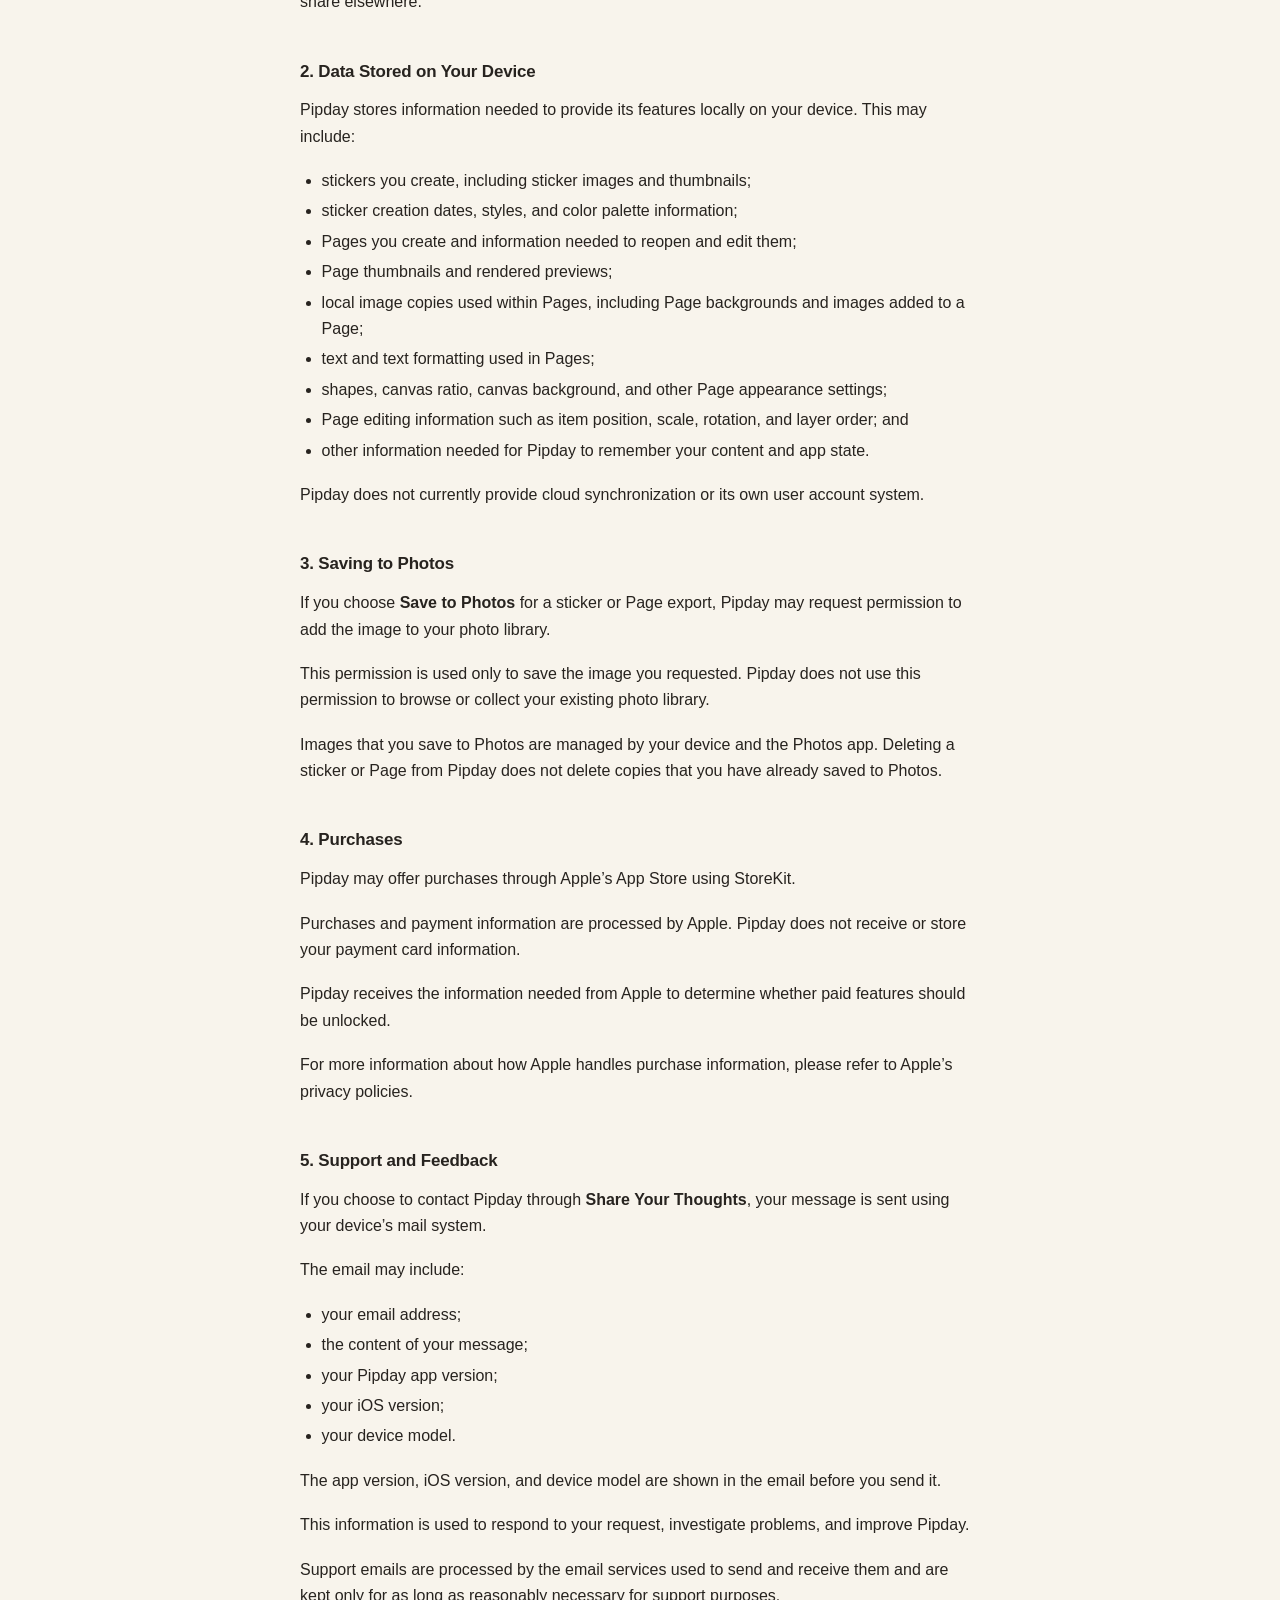
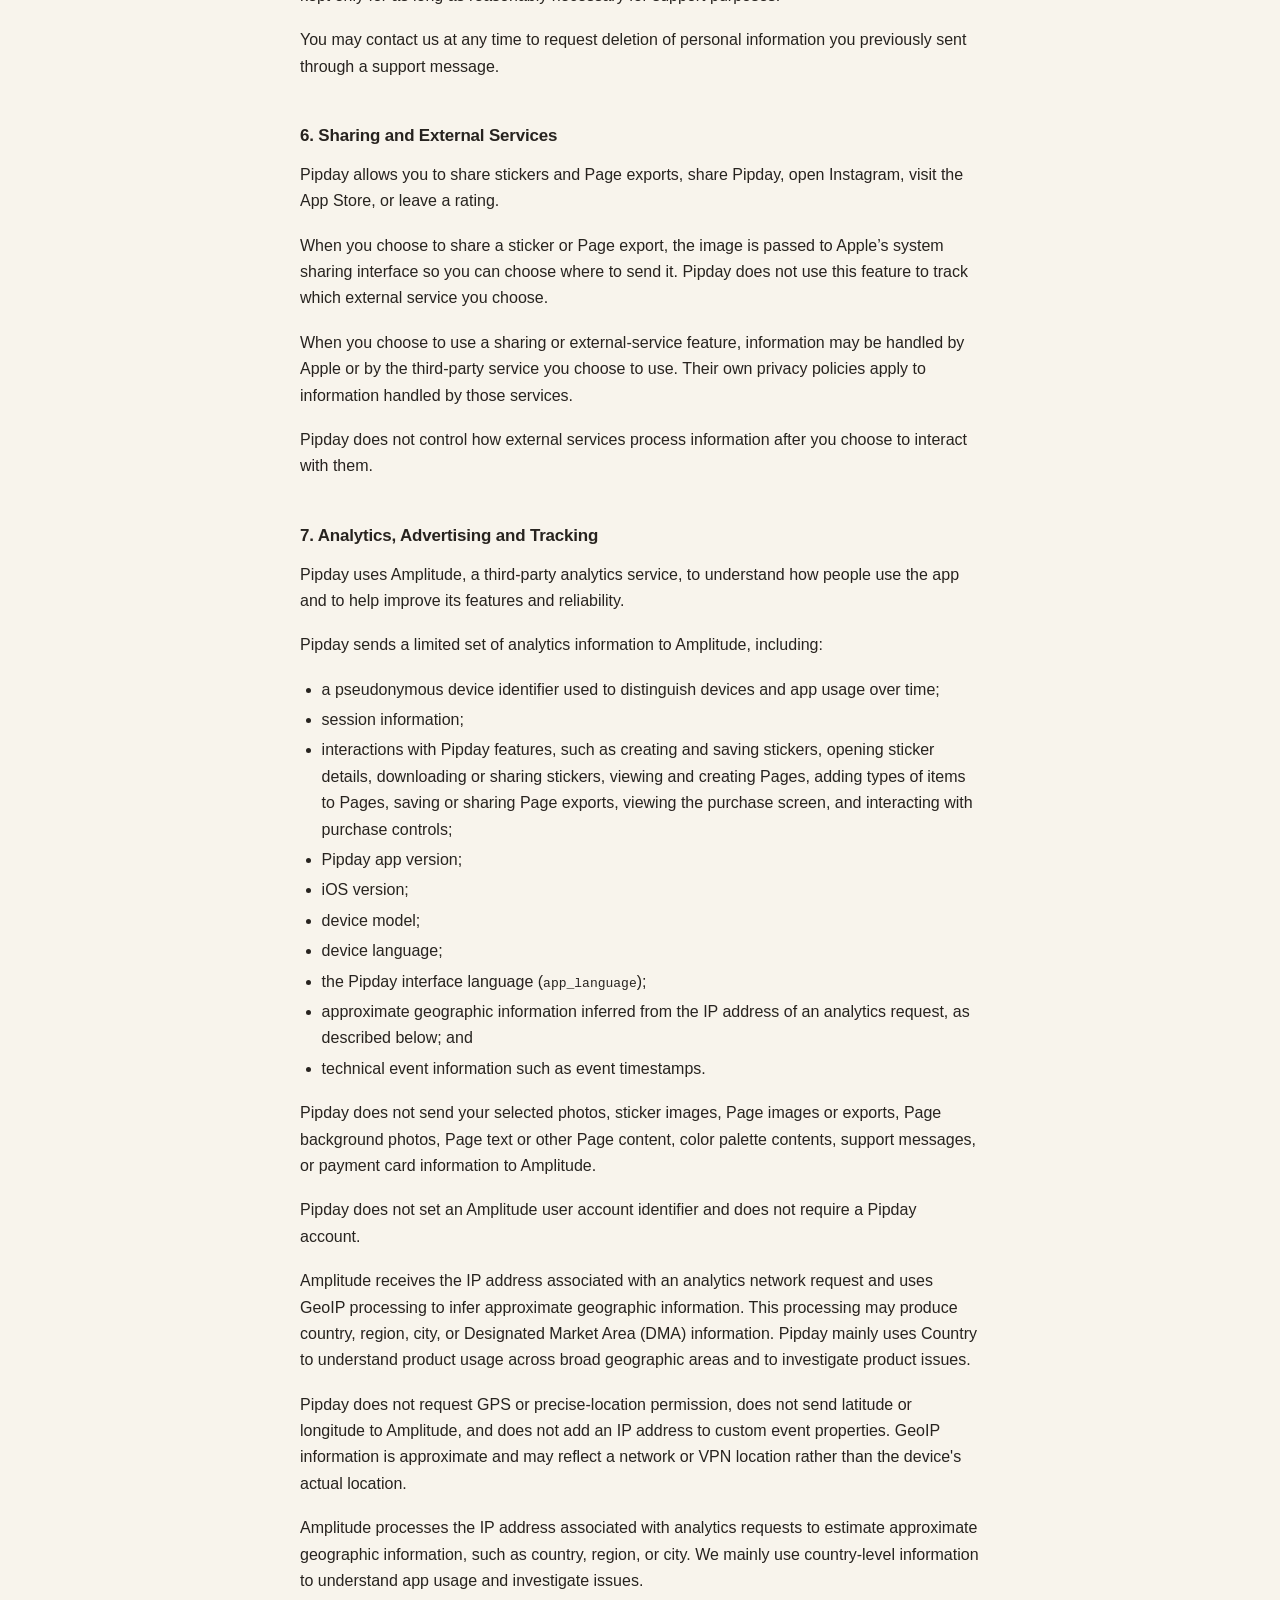
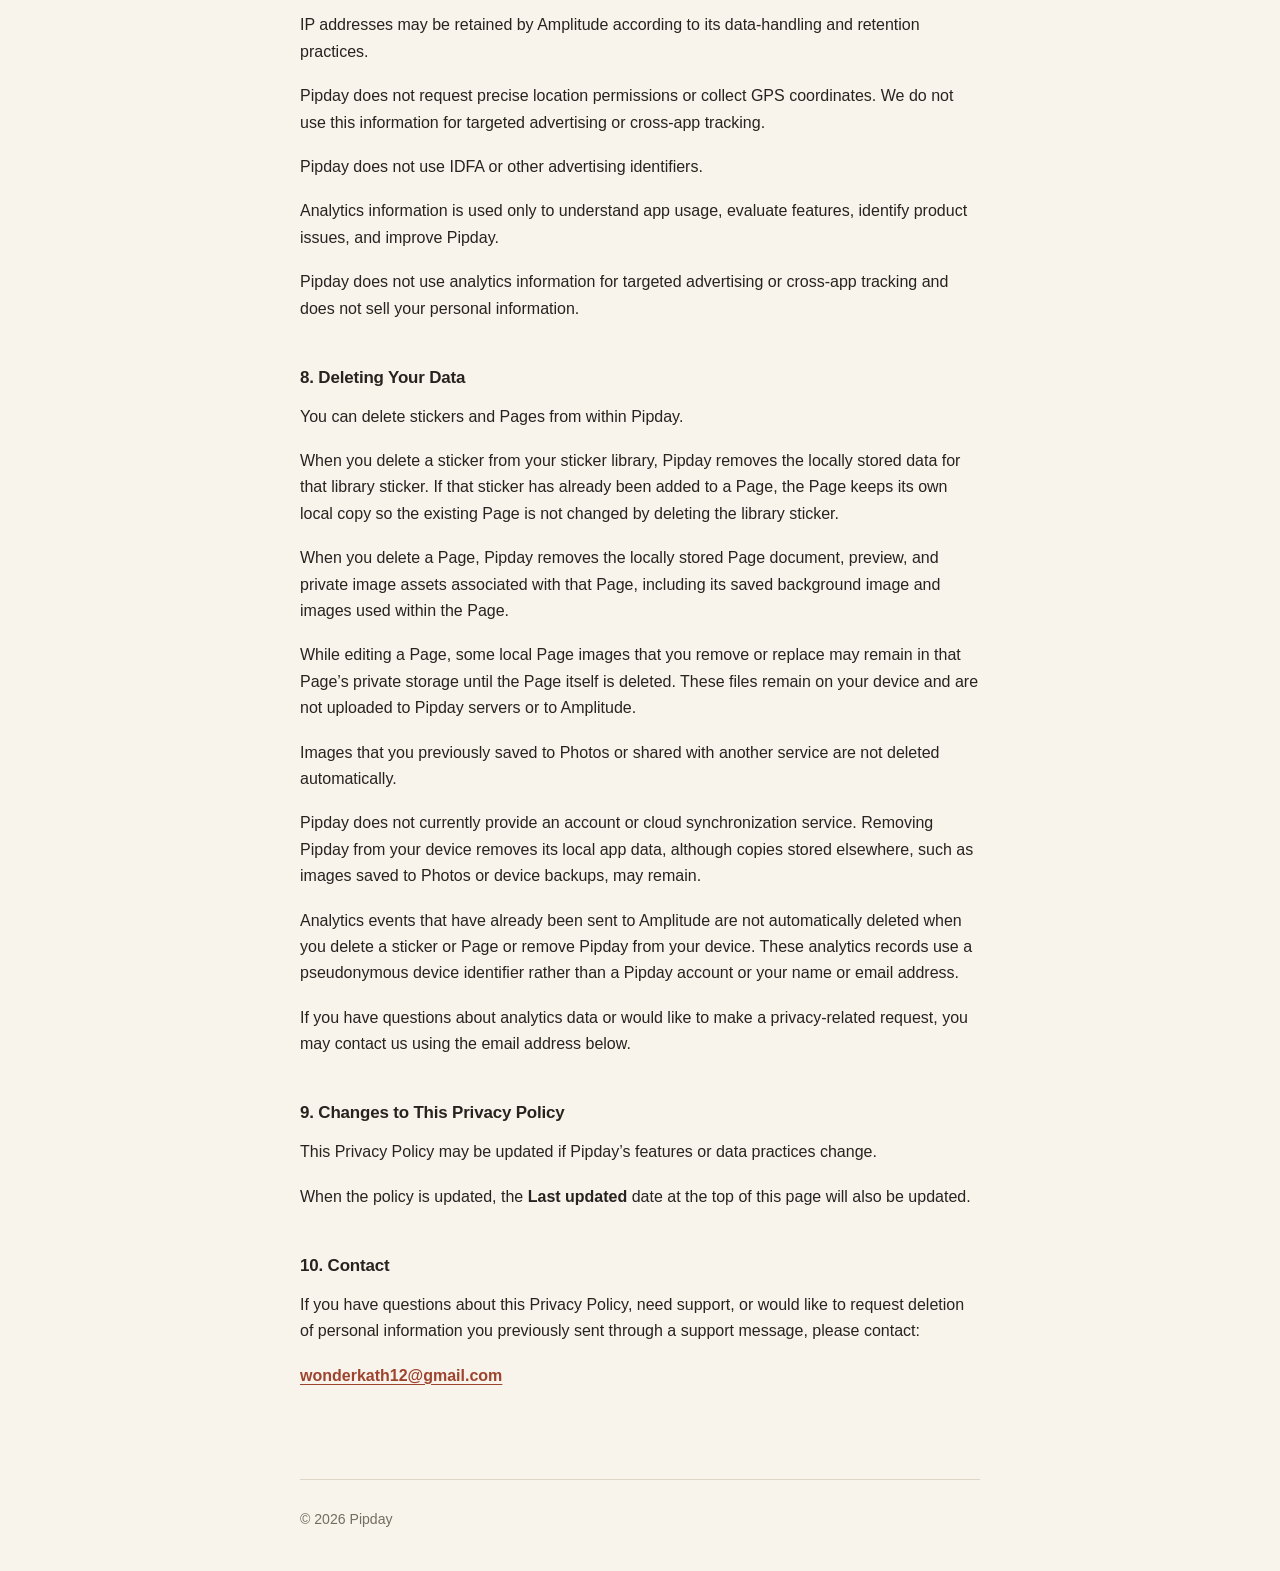
==== commit ce3149b0: "docs: update privacy policy for GeoIP analytics" ====
--- a/index.html
+++ b/index.html
@@ -24,13 +24,13 @@
 
       <section id="privacy" aria-labelledby="privacy-title">
         <h1 id="privacy-title">Privacy Policy</h1>
-        <p class="updated">Last updated: October 4, 2026</p>
+        <p class="updated">Last updated: November 13, 2026</p>
 
         <h2>Privacy at a Glance</h2>
         <p>Pipday processes the photos you select and creates stickers and Pages directly on your device. Your selected photos, sticker images, Page images, Page backgrounds, and Page content are not uploaded to Pipday servers or to our analytics provider.</p>
         <p>Pipday does not require an account.</p>
-        <p>Pipday uses Amplitude to collect limited analytics data about how the app is used. This includes a pseudonymous device identifier, app interaction events, session information, app and system version information, device model, and device language.</p>
-        <p>Pipday does not use advertising identifiers, cross-app tracking, targeted advertising, or precise or coarse location data.</p>
+        <p>Pipday uses Amplitude to collect limited analytics data about how the app is used. This includes a pseudonymous device identifier, app interaction events, session information, app and system version information, device model, device language, the Pipday interface language, and approximate geographic information inferred from the IP address of an analytics request.</p>
+        <p>Pipday does not request GPS or precise-location permission and does not collect precise coordinates. We mainly use the country or region inferred from an IP address for product analytics and issue investigation. We do not use this information for targeted advertising or cross-app tracking.</p>
 
         <h2>1. Photos and Local Image Processing</h2>
         <p>When you choose a photo to create a sticker or use as a Page background, Pipday uses Apple’s system photo picker so you can select the specific photo you want to use.</p>
@@ -96,12 +96,18 @@
           <li>Pipday app version;</li>
           <li>iOS version;</li>
           <li>device model;</li>
-          <li>device language; and</li>
+          <li>device language;</li>
+          <li>the Pipday interface language (<code>app_language</code>);</li>
+          <li>approximate geographic information inferred from the IP address of an analytics request, as described below; and</li>
           <li>technical event information such as event timestamps.</li>
         </ul>
         <p>Pipday does not send your selected photos, sticker images, Page images or exports, Page background photos, Page text or other Page content, color palette contents, support messages, or payment card information to Amplitude.</p>
         <p>Pipday does not set an Amplitude user account identifier and does not require a Pipday account.</p>
-        <p>Pipday configures Amplitude not to collect location information for analytics. IP address is not stored as an analytics property or used by Pipday to derive country, region, city, or other location information.</p>
+        <p>Amplitude receives the IP address associated with an analytics network request and uses GeoIP processing to infer approximate geographic information. This processing may produce country, region, city, or Designated Market Area (DMA) information. Pipday mainly uses Country to understand product usage across broad geographic areas and to investigate product issues.</p>
+        <p>Pipday does not request GPS or precise-location permission, does not send latitude or longitude to Amplitude, and does not add an IP address to custom event properties. GeoIP information is approximate and may reflect a network or VPN location rather than the device's actual location.</p>
+        <p>Amplitude processes the IP address associated with analytics requests to estimate approximate geographic information, such as country, region, or city. We mainly use country-level information to understand app usage and investigate issues.</p>
+        <p>IP addresses may be retained by Amplitude according to its data-handling and retention practices.</p>
+        <p>Pipday does not request precise location permissions or collect GPS coordinates. We do not use this information for targeted advertising or cross-app tracking.</p>
         <p>Pipday does not use IDFA or other advertising identifiers.</p>
         <p>Analytics information is used only to understand app usage, evaluate features, identify product issues, and improve Pipday.</p>
         <p>Pipday does not use analytics information for targeted advertising or cross-app tracking and does not sell your personal information.</p>
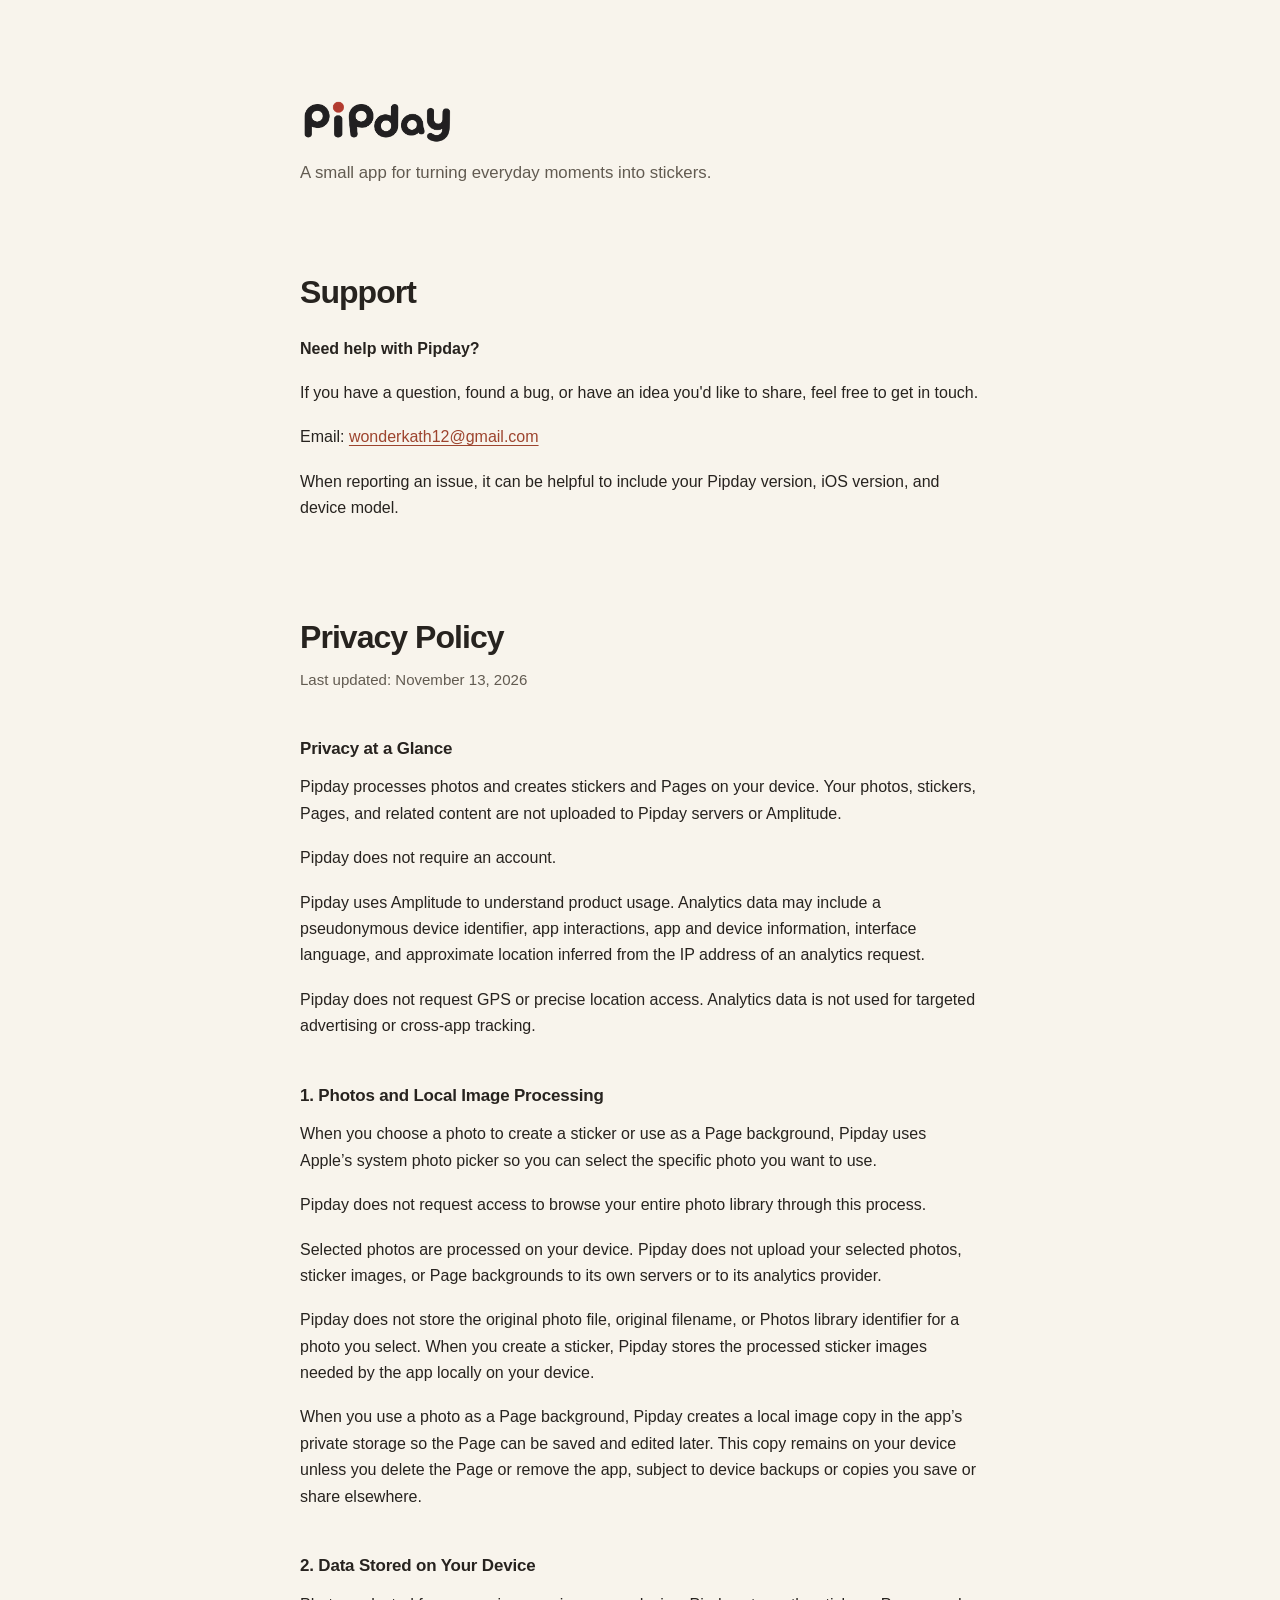
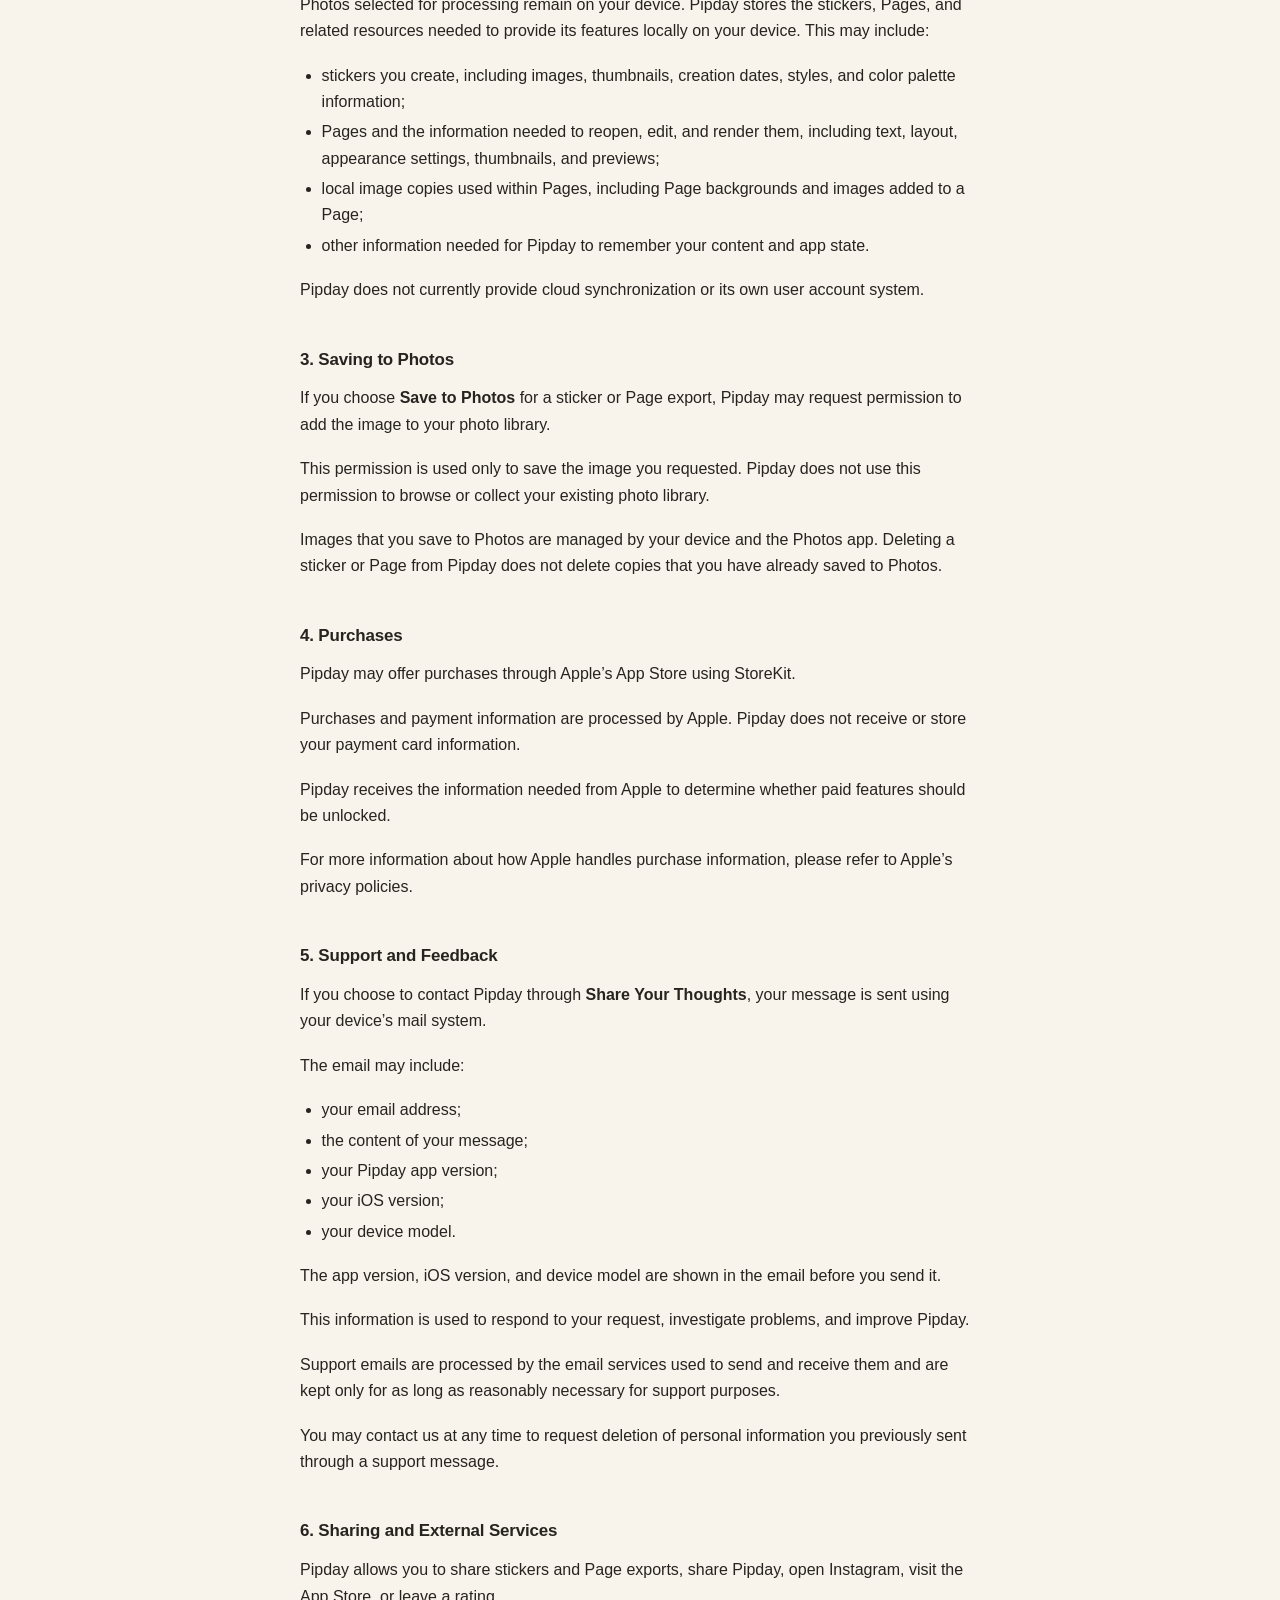
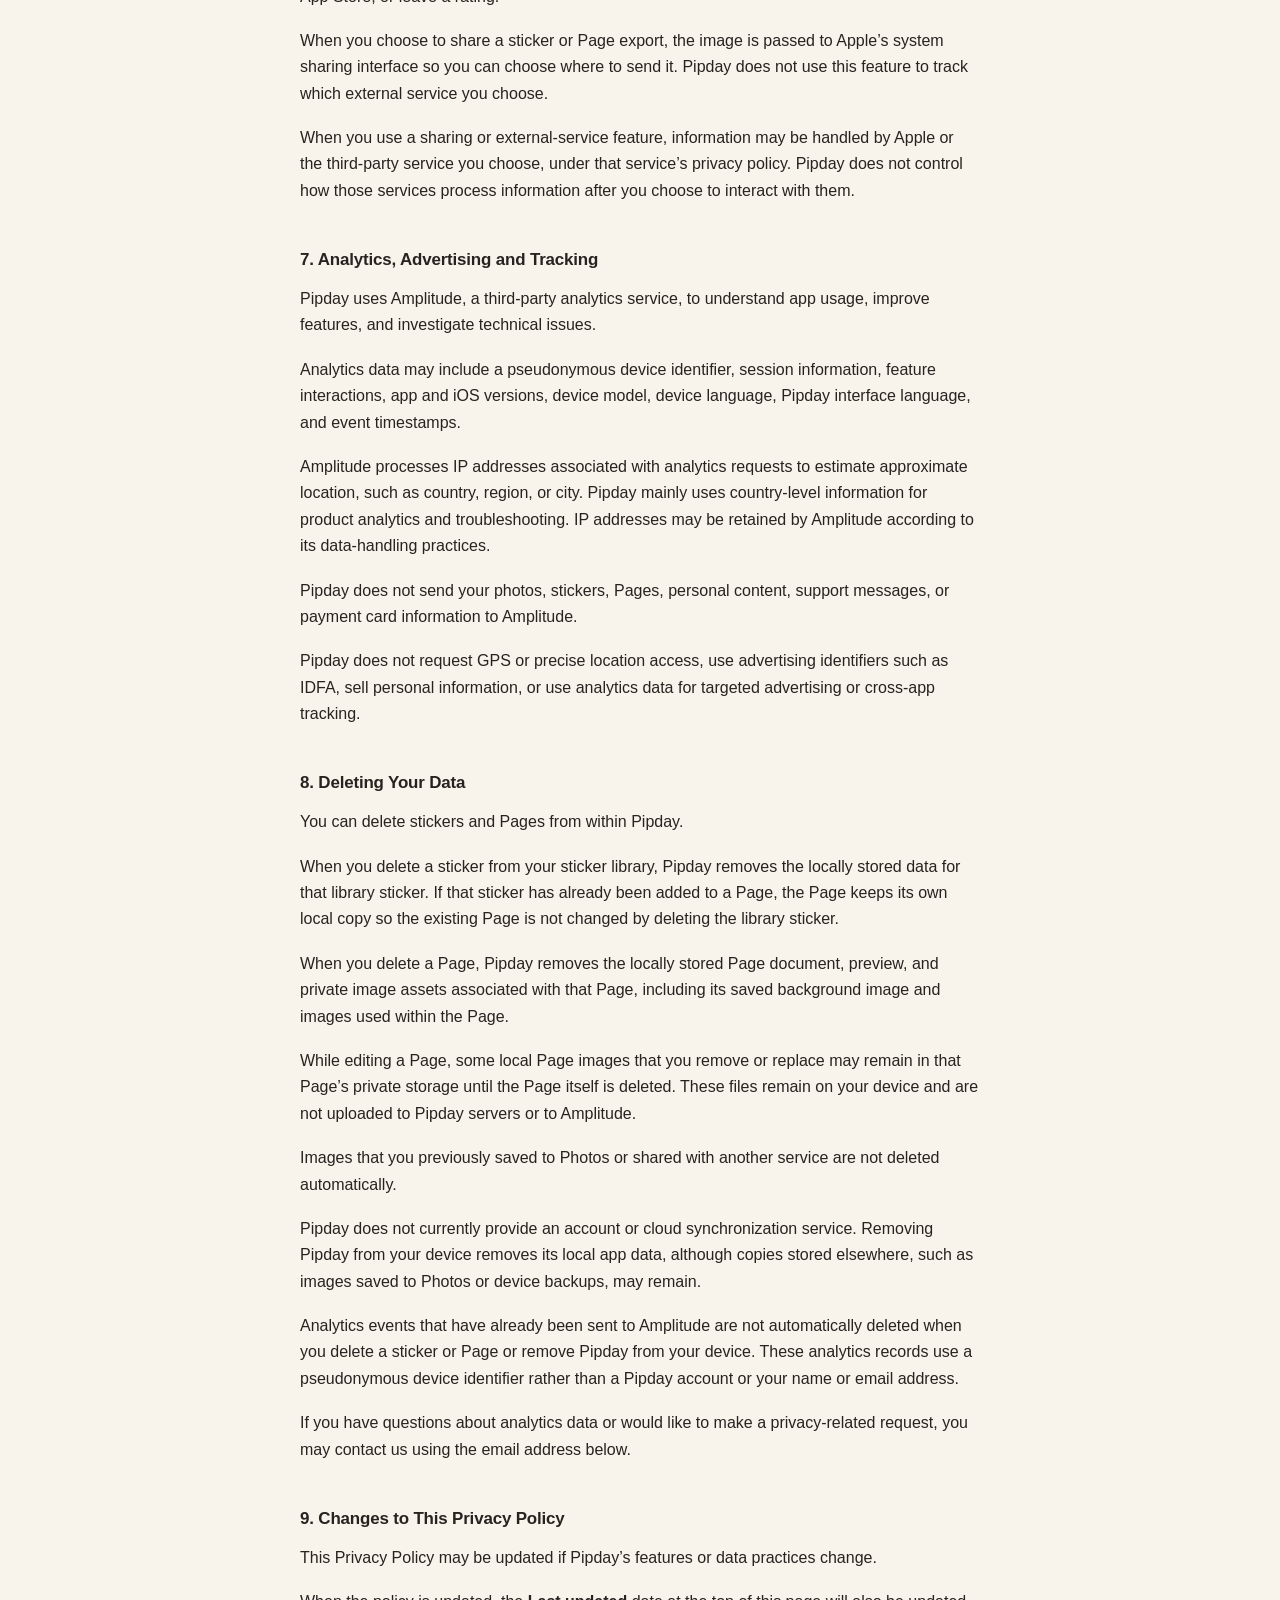
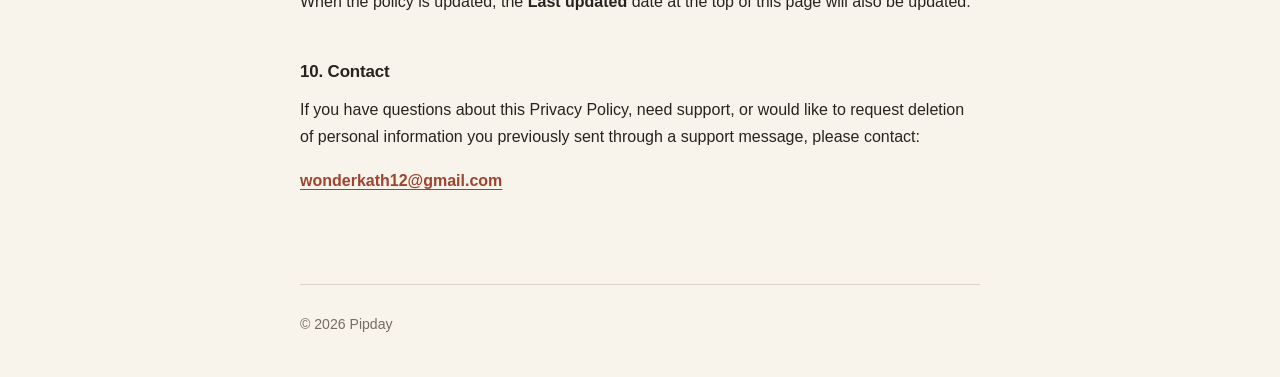
==== commit 0c4df3e3: "docs: streamline privacy policy wording" ====
--- a/index.html
+++ b/index.html
@@ -27,10 +27,10 @@
         <p class="updated">Last updated: November 13, 2026</p>
 
         <h2>Privacy at a Glance</h2>
-        <p>Pipday processes the photos you select and creates stickers and Pages directly on your device. Your selected photos, sticker images, Page images, Page backgrounds, and Page content are not uploaded to Pipday servers or to our analytics provider.</p>
+        <p>Pipday processes photos and creates stickers and Pages on your device. Your photos, stickers, Pages, and related content are not uploaded to Pipday servers or Amplitude.</p>
         <p>Pipday does not require an account.</p>
-        <p>Pipday uses Amplitude to collect limited analytics data about how the app is used. This includes a pseudonymous device identifier, app interaction events, session information, app and system version information, device model, device language, the Pipday interface language, and approximate geographic information inferred from the IP address of an analytics request.</p>
-        <p>Pipday does not request GPS or precise-location permission and does not collect precise coordinates. We mainly use the country or region inferred from an IP address for product analytics and issue investigation. We do not use this information for targeted advertising or cross-app tracking.</p>
+        <p>Pipday uses Amplitude to understand product usage. Analytics data may include a pseudonymous device identifier, app interactions, app and device information, interface language, and approximate location inferred from the IP address of an analytics request.</p>
+        <p>Pipday does not request GPS or precise location access. Analytics data is not used for targeted advertising or cross-app tracking.</p>
 
         <h2>1. Photos and Local Image Processing</h2>
         <p>When you choose a photo to create a sticker or use as a Page background, Pipday uses Apple’s system photo picker so you can select the specific photo you want to use.</p>
@@ -40,16 +40,11 @@
         <p>When you use a photo as a Page background, Pipday creates a local image copy in the app’s private storage so the Page can be saved and edited later. This copy remains on your device unless you delete the Page or remove the app, subject to device backups or copies you save or share elsewhere.</p>
 
         <h2>2. Data Stored on Your Device</h2>
-        <p>Pipday stores information needed to provide its features locally on your device. This may include:</p>
+        <p>Photos selected for processing remain on your device. Pipday stores the stickers, Pages, and related resources needed to provide its features locally on your device. This may include:</p>
         <ul>
-          <li>stickers you create, including sticker images and thumbnails;</li>
-          <li>sticker creation dates, styles, and color palette information;</li>
-          <li>Pages you create and information needed to reopen and edit them;</li>
-          <li>Page thumbnails and rendered previews;</li>
+          <li>stickers you create, including images, thumbnails, creation dates, styles, and color palette information;</li>
+          <li>Pages and the information needed to reopen, edit, and render them, including text, layout, appearance settings, thumbnails, and previews;</li>
           <li>local image copies used within Pages, including Page backgrounds and images added to a Page;</li>
-          <li>text and text formatting used in Pages;</li>
-          <li>shapes, canvas ratio, canvas background, and other Page appearance settings;</li>
-          <li>Page editing information such as item position, scale, rotation, and layer order; and</li>
           <li>other information needed for Pipday to remember your content and app state.</li>
         </ul>
         <p>Pipday does not currently provide cloud synchronization or its own user account system.</p>
@@ -83,34 +78,14 @@
         <h2>6. Sharing and External Services</h2>
         <p>Pipday allows you to share stickers and Page exports, share Pipday, open Instagram, visit the App Store, or leave a rating.</p>
         <p>When you choose to share a sticker or Page export, the image is passed to Apple’s system sharing interface so you can choose where to send it. Pipday does not use this feature to track which external service you choose.</p>
-        <p>When you choose to use a sharing or external-service feature, information may be handled by Apple or by the third-party service you choose to use. Their own privacy policies apply to information handled by those services.</p>
-        <p>Pipday does not control how external services process information after you choose to interact with them.</p>
+        <p>When you use a sharing or external-service feature, information may be handled by Apple or the third-party service you choose, under that service’s privacy policy. Pipday does not control how those services process information after you choose to interact with them.</p>
 
         <h2>7. Analytics, Advertising and Tracking</h2>
-        <p>Pipday uses Amplitude, a third-party analytics service, to understand how people use the app and to help improve its features and reliability.</p>
-        <p>Pipday sends a limited set of analytics information to Amplitude, including:</p>
-        <ul>
-          <li>a pseudonymous device identifier used to distinguish devices and app usage over time;</li>
-          <li>session information;</li>
-          <li>interactions with Pipday features, such as creating and saving stickers, opening sticker details, downloading or sharing stickers, viewing and creating Pages, adding types of items to Pages, saving or sharing Page exports, viewing the purchase screen, and interacting with purchase controls;</li>
-          <li>Pipday app version;</li>
-          <li>iOS version;</li>
-          <li>device model;</li>
-          <li>device language;</li>
-          <li>the Pipday interface language (<code>app_language</code>);</li>
-          <li>approximate geographic information inferred from the IP address of an analytics request, as described below; and</li>
-          <li>technical event information such as event timestamps.</li>
-        </ul>
-        <p>Pipday does not send your selected photos, sticker images, Page images or exports, Page background photos, Page text or other Page content, color palette contents, support messages, or payment card information to Amplitude.</p>
-        <p>Pipday does not set an Amplitude user account identifier and does not require a Pipday account.</p>
-        <p>Amplitude receives the IP address associated with an analytics network request and uses GeoIP processing to infer approximate geographic information. This processing may produce country, region, city, or Designated Market Area (DMA) information. Pipday mainly uses Country to understand product usage across broad geographic areas and to investigate product issues.</p>
-        <p>Pipday does not request GPS or precise-location permission, does not send latitude or longitude to Amplitude, and does not add an IP address to custom event properties. GeoIP information is approximate and may reflect a network or VPN location rather than the device's actual location.</p>
-        <p>Amplitude processes the IP address associated with analytics requests to estimate approximate geographic information, such as country, region, or city. We mainly use country-level information to understand app usage and investigate issues.</p>
-        <p>IP addresses may be retained by Amplitude according to its data-handling and retention practices.</p>
-        <p>Pipday does not request precise location permissions or collect GPS coordinates. We do not use this information for targeted advertising or cross-app tracking.</p>
-        <p>Pipday does not use IDFA or other advertising identifiers.</p>
-        <p>Analytics information is used only to understand app usage, evaluate features, identify product issues, and improve Pipday.</p>
-        <p>Pipday does not use analytics information for targeted advertising or cross-app tracking and does not sell your personal information.</p>
+        <p>Pipday uses Amplitude, a third-party analytics service, to understand app usage, improve features, and investigate technical issues.</p>
+        <p>Analytics data may include a pseudonymous device identifier, session information, feature interactions, app and iOS versions, device model, device language, Pipday interface language, and event timestamps.</p>
+        <p>Amplitude processes IP addresses associated with analytics requests to estimate approximate location, such as country, region, or city. Pipday mainly uses country-level information for product analytics and troubleshooting. IP addresses may be retained by Amplitude according to its data-handling practices.</p>
+        <p>Pipday does not send your photos, stickers, Pages, personal content, support messages, or payment card information to Amplitude.</p>
+        <p>Pipday does not request GPS or precise location access, use advertising identifiers such as IDFA, sell personal information, or use analytics data for targeted advertising or cross-app tracking.</p>
 
         <h2>8. Deleting Your Data</h2>
         <p>You can delete stickers and Pages from within Pipday.</p>
